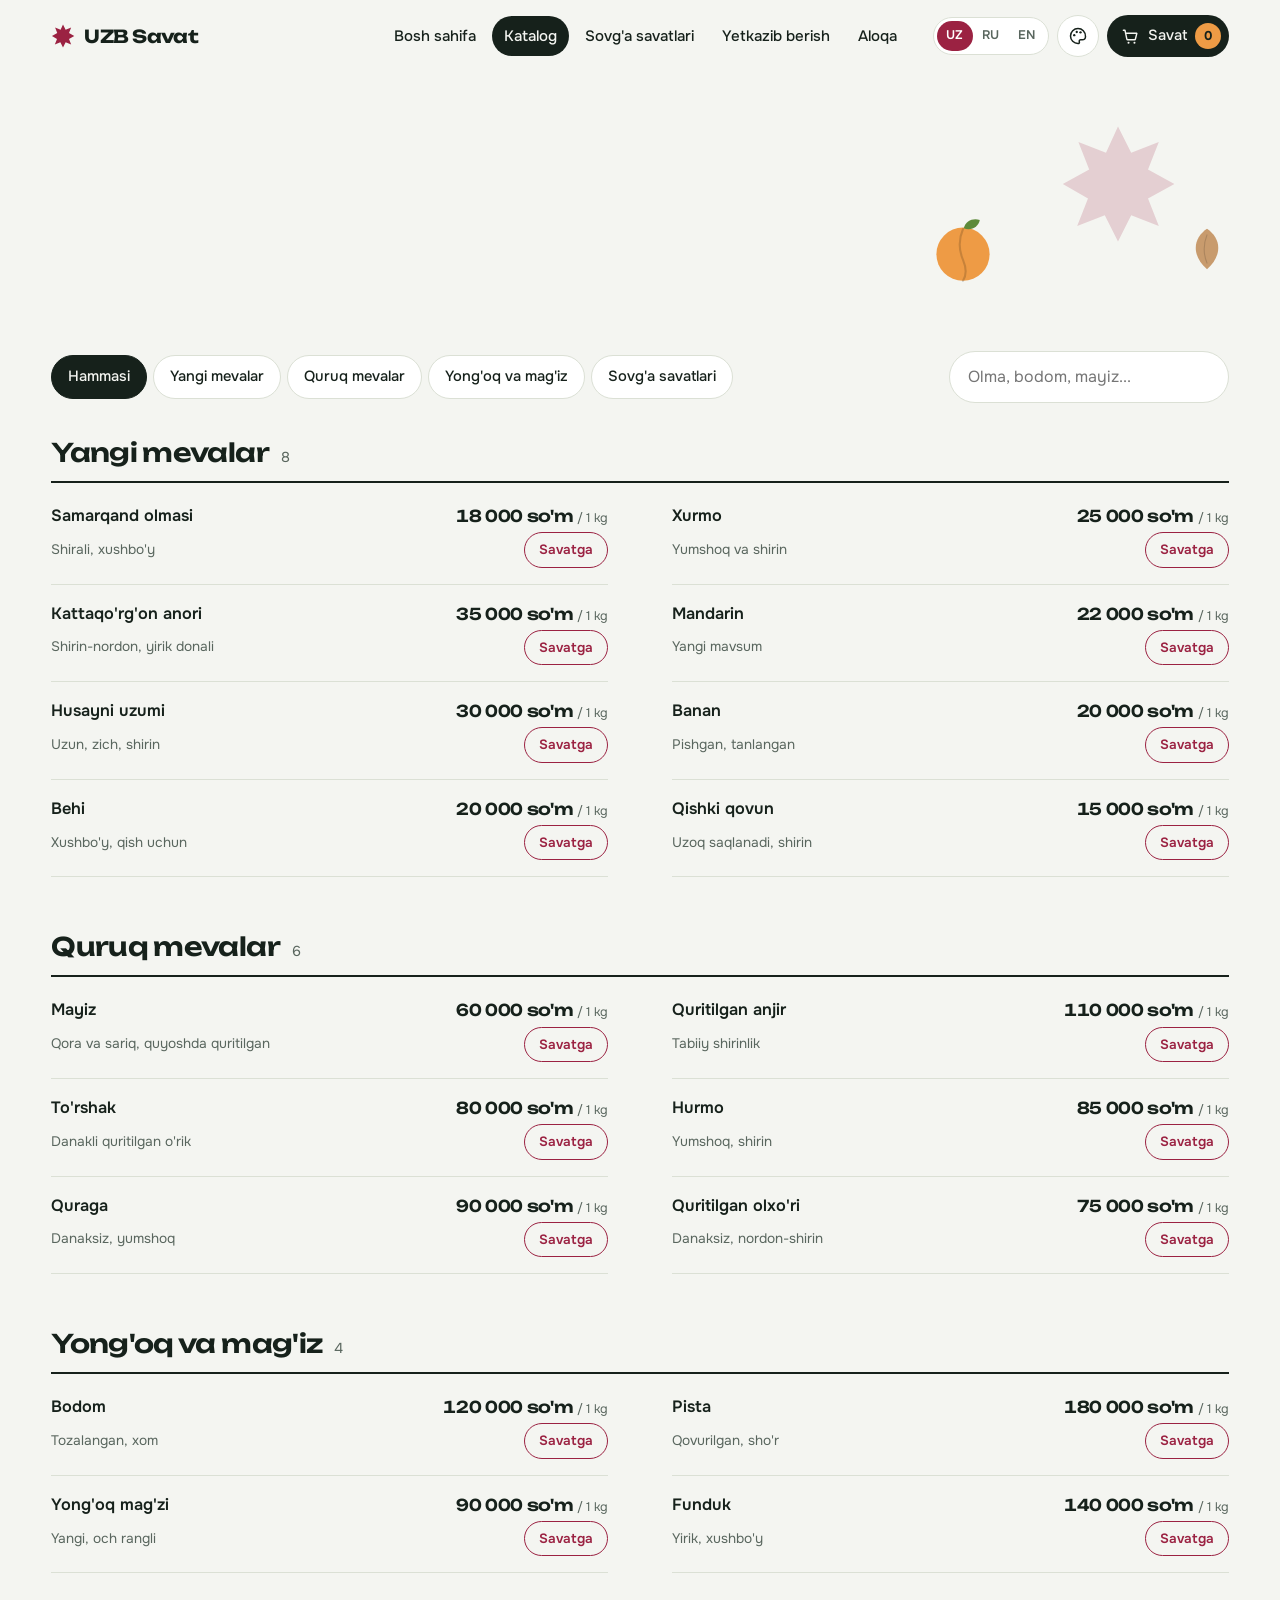
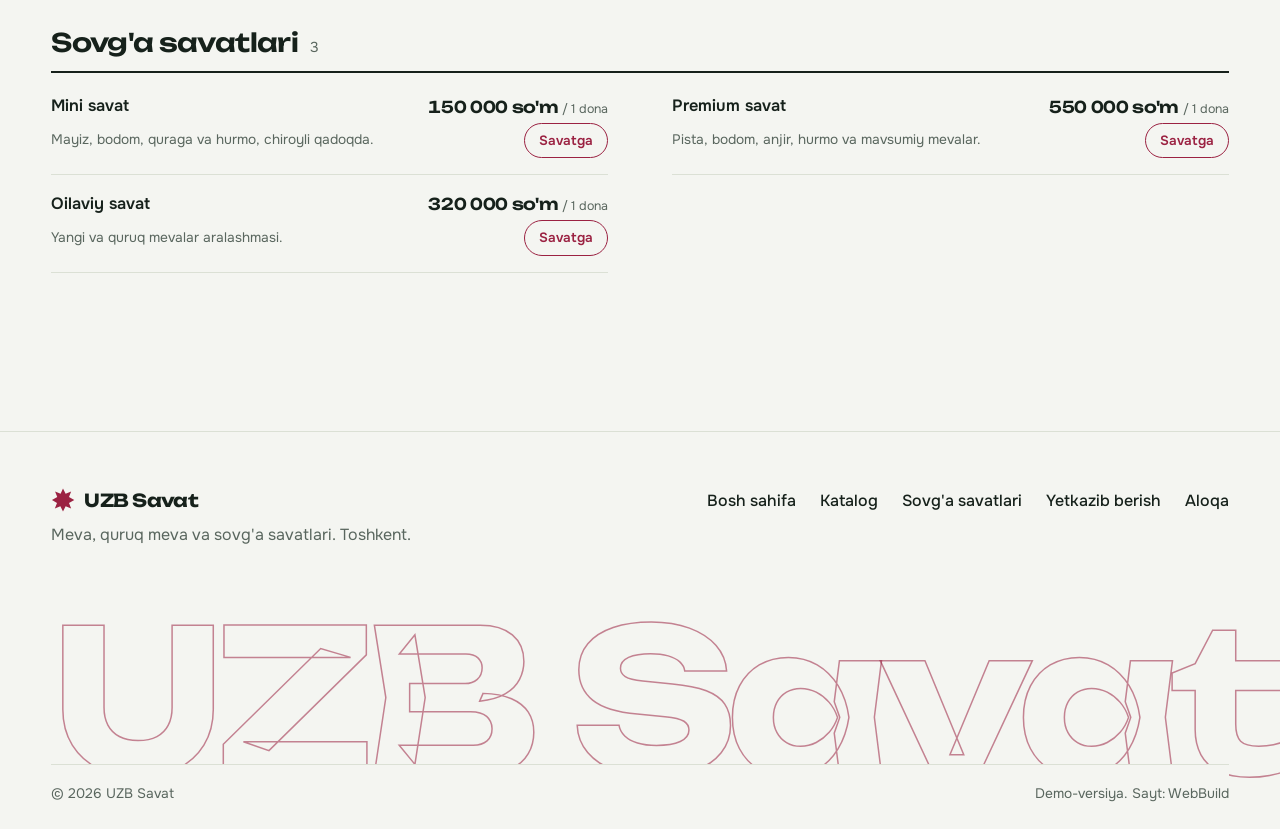
==== catalog.html @ 2103e97f "Multi-page redesign: uz/ru/en, dark mode, palettes, motion, photo slots Co-Authored-By: Claude Opus " ====
<!DOCTYPE html>
<html lang="uz" data-theme="light" data-palette="anor">
<head>
<meta charset="utf-8">
<meta name="viewport" content="width=device-width, initial-scale=1">
<title>Katalog va narxlar — UZB Savat</title>
<meta name="description" content="Toshkentda meva yetkazib berish: yangi va quruq mevalar, yong'oq, tayyor sovg'a savatlari. Narxlar oldindan ko'rinadi, buyurtma bir daqiqada.">
<meta property="og:title" content="Katalog va narxlar — UZB Savat">
<meta property="og:description" content="Toshkentda meva yetkazib berish: yangi va quruq mevalar, yong'oq, tayyor sovg'a savatlari. Narxlar oldindan ko'rinadi, buyurtma bir daqiqada.">
<meta property="og:type" content="website">
<meta name="theme-color" content="#16211b">
<script>
(function(){var d=document.documentElement;d.classList.add("js");try{var s=localStorage,th=s.getItem("us_theme");if(!th)th=matchMedia("(prefers-color-scheme: dark)").matches?"dark":"light";d.setAttribute("data-theme",th);d.setAttribute("data-palette",s.getItem("us_pal")||"anor");var l=s.getItem("us_lang");if(l==="ru"||l==="en")d.lang=l;if(!sessionStorage.getItem("us_splash")&&!matchMedia("(prefers-reduced-motion: reduce)").matches)d.classList.add("splash-on")}catch(e){}})();
</script>
<link rel="preconnect" href="https://fonts.googleapis.com">
<link rel="preconnect" href="https://fonts.gstatic.com" crossorigin>
<link href="https://fonts.googleapis.com/css2?family=Onest:wght@400;500;600&family=Unbounded:wght@500;600;700&display=swap" rel="stylesheet">
<link rel="stylesheet" href="css/style.css">

</head>
<body data-page="catalog">
<svg width="0" height="0" style="position:absolute" aria-hidden="true">
<symbol id="s-star" viewBox="0 0 100 100"><path fill="currentColor" d="M50 2l11 22 23-9-9 23 22 12-22 12 9 23-23-9-11 22-11-22-23 9 9-23L4 50l22-12-9-23 23 9z"/></symbol>
<symbol id="s-apricot" viewBox="0 0 100 100"><circle cx="50" cy="56" r="38" fill="currentColor"/><path d="M50 20c-6 14-6 30 0 44s5 22 0 30" fill="none" stroke="rgba(0,0,0,.16)" stroke-width="3" stroke-linecap="round"/><path d="M51 19c3-11 13-15 23-12-2 10-12 16-23 12z" fill="var(--leaf)"/></symbol>
<symbol id="s-almond" viewBox="0 0 100 100"><path fill="currentColor" d="M50 4c30 20 38 58 0 92C12 62 20 24 50 4z"/><path d="M50 18c-8 20-8 44 0 64" fill="none" stroke="rgba(0,0,0,.14)" stroke-width="2.5" stroke-linecap="round"/></symbol>
<symbol id="s-seed" viewBox="0 0 100 100"><path fill="currentColor" d="M50 6c22 18 34 38 34 56a34 34 0 0 1-68 0C16 44 28 24 50 6z"/><ellipse cx="38" cy="58" rx="7" ry="12" fill="rgba(255,255,255,.35)"/></symbol>
<symbol id="s-leaf" viewBox="0 0 100 100"><path fill="currentColor" d="M8 92C8 40 40 8 92 8c0 52-32 84-84 84z"/><path d="M14 86L78 22" stroke="rgba(0,0,0,.15)" stroke-width="3"/></symbol>
<symbol id="s-cart" viewBox="0 0 24 24"><path d="M3 4h2l2.4 11.2a1 1 0 0 0 1 .8h8.8a1 1 0 0 0 1-.8L20 8H6.2" fill="none" stroke="currentColor" stroke-width="1.8" stroke-linecap="round" stroke-linejoin="round"/><circle cx="9.5" cy="20" r="1.3" fill="currentColor"/><circle cx="17" cy="20" r="1.3" fill="currentColor"/></symbol>
<symbol id="s-sun" viewBox="0 0 24 24"><circle cx="12" cy="12" r="4.2" fill="none" stroke="currentColor" stroke-width="1.8"/><path d="M12 2v2.5M12 19.5V22M2 12h2.5M19.5 12H22M4.9 4.9l1.8 1.8M17.3 17.3l1.8 1.8M4.9 19.1l1.8-1.8M17.3 6.7l1.8-1.8" stroke="currentColor" stroke-width="1.8" stroke-linecap="round"/></symbol>
<symbol id="s-moon" viewBox="0 0 24 24"><path d="M20 14.5A8 8 0 0 1 9.5 4a8 8 0 1 0 10.5 10.5z" fill="none" stroke="currentColor" stroke-width="1.8" stroke-linejoin="round"/></symbol>
<symbol id="s-palette" viewBox="0 0 24 24"><path d="M12 3a9 9 0 1 0 0 18c1.4 0 2-1 1.6-2.1-.5-1.2.3-2.4 1.6-2.4H17a4 4 0 0 0 4-4C21 7 17 3 12 3z" fill="none" stroke="currentColor" stroke-width="1.8" stroke-linejoin="round"/><circle cx="7.5" cy="11" r="1.4" fill="currentColor"/><circle cx="10.5" cy="7.2" r="1.4" fill="currentColor"/><circle cx="15" cy="7.6" r="1.4" fill="currentColor"/></symbol>
<symbol id="s-close" viewBox="0 0 24 24"><path d="M5 5l14 14M19 5L5 19" stroke="currentColor" stroke-width="2" stroke-linecap="round"/></symbol>
</svg>
<div class="splash" aria-hidden="true"><div class="splash__in"><svg class="splash__star"><use href="#s-star"/></svg><div class="splash__word"><span style="--i:0">U</span><span style="--i:1">Z</span><span style="--i:2">B</span><span style="--i:3">&nbsp;</span><span style="--i:4">S</span><span style="--i:5">a</span><span style="--i:6">v</span><span style="--i:7">a</span><span style="--i:8">t</span></div><div class="splash__bar"><i></i></div></div></div>
<a class="skip" href="#main" data-i18n="skip">Asosiy qismga o'tish</a>
<header class="header" id="top">
  <div class="wrap header__in">
    <a class="logo" href="index.html"><svg aria-hidden="true"><use href="#s-star"/></svg><span>UZB Savat</span></a>
    <nav class="nav" id="nav"><a href="index.html" data-i18n="nav.home">Bosh sahifa</a><a href="catalog.html" aria-current="page" data-i18n="nav.catalog">Katalog</a><a href="gifts.html" data-i18n="nav.gifts">Sovg'a savatlari</a><a href="delivery.html" data-i18n="nav.delivery">Yetkazib berish</a><a href="contact.html" data-i18n="nav.contact">Aloqa</a></nav>
    <div class="htools">
      <div class="lang lang--head" role="group" aria-label="Til" data-i18n-aria="aria.lang"><button type="button" data-lang="uz" aria-pressed="true">UZ</button><button type="button" data-lang="ru" aria-pressed="false">RU</button><button type="button" data-lang="en" aria-pressed="false">EN</button></div>
      <div class="settings">
        <button class="ibtn" type="button" id="setBtn" aria-expanded="false" aria-controls="setPanel" aria-label="Ko'rinish sozlamalari" data-i18n-aria="aria.settings"><svg><use href="#s-palette"/></svg></button>
        <div class="panel" id="setPanel" hidden>
          <div class="lang lang--panel" role="group" aria-label="Til" data-i18n-aria="aria.lang"><button type="button" data-lang="uz" aria-pressed="true">UZ</button><button type="button" data-lang="ru" aria-pressed="false">RU</button><button type="button" data-lang="en" aria-pressed="false">EN</button></div>
          <p class="panel__h" data-i18n="set.title">Ko'rinish</p>
          <div class="seg" role="group">
            <button type="button" data-theme-set="light"><svg aria-hidden="true"><use href="#s-sun"/></svg><span data-i18n="set.light">Kunduzgi</span></button>
            <button type="button" data-theme-set="dark"><svg aria-hidden="true"><use href="#s-moon"/></svg><span data-i18n="set.dark">Tungi</span></button>
          </div>
          <p class="panel__h"><span data-i18n="set.palette">Rang</span>: <b id="palName">Anor</b></p>
          <div class="swatches"><button type="button" class="sw sw--anor" data-pal="anor" aria-label="Anor" data-i18n-aria="pal.anor"><i></i></button><button type="button" class="sw sw--pista" data-pal="pista" aria-label="Pista" data-i18n-aria="pal.pista"><i></i></button><button type="button" class="sw sw--orik" data-pal="orik" aria-label="O'rik" data-i18n-aria="pal.orik"><i></i></button><button type="button" class="sw sw--uzum" data-pal="uzum" aria-label="Uzum" data-i18n-aria="pal.uzum"><i></i></button><button type="button" class="sw sw--feruza" data-pal="feruza" aria-label="Feruza" data-i18n-aria="pal.feruza"><i></i></button></div>
        </div>
      </div>
      <button class="cart-btn" type="button" id="openCart" aria-label="Savatni ochish" data-i18n-aria="aria.cart"><svg aria-hidden="true"><use href="#s-cart"/></svg><span class="cart-btn__t" data-i18n="cart.btn">Savat</span><b id="cartCount">0</b></button>
      <button class="ibtn burger" type="button" id="burger" aria-expanded="false" aria-controls="nav" aria-label="Menyu" data-i18n-aria="aria.menu"><span></span><span></span></button>
    </div>
  </div>
</header>
<main id="main"><section class="phead"><div class="wrap">
  <h1 class="words" data-split data-i18n="catalog.title">Katalog va narxlar</h1>
  <p class="lead reveal" data-i18n="catalog.sub">Qo'ng'iroq qilish shart emas: tanlang, savatga qo'shing, buyurtma bering.</p>
</div><span class="phead__s phead__s1"><svg><use href="#s-star"/></svg></span><span class="phead__s phead__s2"><svg><use href="#s-apricot"/></svg></span><span class="phead__s phead__s3"><svg><use href="#s-almond"/></svg></span></section>
<section class="section section--flush"><div class="wrap">
  <div class="tools">
    <div class="tabs" id="tabs"></div>
    <label class="search"><span class="sr" data-i18n="search.label">Qidirish</span><input id="search" type="search" placeholder="Olma, bodom, mayiz..." data-i18n-ph="search.ph"></label>
  </div>
  <div id="list"></div>
  <div class="empty" id="empty" hidden><p data-i18n="empty">Hech narsa topilmadi. Boshqa so'z bilan qidirib ko'ring.</p><button class="btn btn--line" type="button" id="resetSearch" data-i18n="empty.reset">Qidiruvni tozalash</button></div>
</div></section>
</main>
<footer class="footer">
  <div class="wrap">
    <div class="footer__top">
      <div><a class="logo" href="index.html"><svg aria-hidden="true"><use href="#s-star"/></svg><span>UZB Savat</span></a><p class="footer__tag" data-i18n="foot.tag">Meva, quruq meva va sovg'a savatlari. Toshkent.</p></div>
      <nav class="footer__nav"><a href="index.html" data-i18n="nav.home">Bosh sahifa</a><a href="catalog.html" data-i18n="nav.catalog">Katalog</a><a href="gifts.html" data-i18n="nav.gifts">Sovg'a savatlari</a><a href="delivery.html" data-i18n="nav.delivery">Yetkazib berish</a><a href="contact.html" data-i18n="nav.contact">Aloqa</a></nav>
    </div>
    <div class="footer__big" aria-hidden="true">UZB Savat</div>
    <div class="footer__bottom"><span>&copy; <span id="year">2026</span> UZB Savat</span><span data-i18n="foot.demo">Demo-versiya. Sayt: WebBuild</span></div>
  </div>
</footer>

<div class="overlay" id="overlay" hidden></div>
<aside class="drawer" id="drawer" aria-hidden="true" aria-labelledby="cartTitle">
  <div class="drawer__head"><h2 id="cartTitle" data-i18n="cart.title">Savat</h2><button class="ibtn" type="button" id="closeCart" aria-label="Yopish" data-i18n-aria="aria.close"><svg><use href="#s-close"/></svg></button></div>
  <div class="drawer__scroll">
    <div id="cartItems"></div>
    <form class="order" id="orderForm" novalidate>
      <div class="totals">
        <div><span data-i18n="cart.sub">Mahsulotlar</span><b id="sub">0</b></div>
        <div><span data-i18n="cart.fee">Yetkazib berish</span><b id="fee">0</b></div>
        <div class="totals__sum"><span data-i18n="cart.total">Jami</span><b id="total">0</b></div>
      </div>
      <label class="field"><span data-i18n="form.name">Ismingiz</span><input name="name" required autocomplete="name"></label>
      <label class="field"><span data-i18n="form.phone">Telefon</span><input name="phone" type="tel" required autocomplete="tel" placeholder="+998 __ ___ __ __"></label>
      <label class="field"><span data-i18n="form.address">Manzil</span><input name="address" required autocomplete="street-address" placeholder="Tuman, ko'cha, uy" data-i18n-ph="form.address.ph"></label>
      <label class="field"><span data-i18n="form.time">Qulay vaqt</span><input name="time" placeholder="Masalan: bugun 18:00 dan keyin" data-i18n-ph="form.time.ph"></label>
      <label class="field"><span data-i18n="form.note">Izoh</span><textarea name="note" rows="2"></textarea></label>
      <button class="btn btn--block" type="submit" id="submitBtn" data-i18n="form.submit">Buyurtma berish</button>
      <p class="form-msg" id="formMsg" role="status"></p>
    </form>
  </div>
</aside>

<script src="js/config.js"></script>
<script src="js/i18n.js"></script>
<script src="data/products.js"></script>
<script src="js/app.js"></script>
</body>
</html>
---- css/style.css ----
/* ========== Tokens ========== */
:root{
  --f-d:"Unbounded",system-ui,sans-serif;--f-b:"Onest",system-ui,sans-serif;
  --r:16px;--r-s:10px;--ease:cubic-bezier(.2,.8,.2,1);--ease-io:cubic-bezier(.77,0,.18,1);
  --a:#9b2242;--a-dk:#ff8fa8;--b:#ee9b45;--leaf:#5d8a3a;
}
html[data-palette=anor]{--a:#9b2242;--a-dk:#ff8fa8;--b:#ee9b45}
html[data-palette=pista]{--a:#4a7624;--a-dk:#a9d86f;--b:#dcb43a}
html[data-palette=orik]{--a:#c25c16;--a-dk:#ffab66;--b:#2c6e68}
html[data-palette=uzum]{--a:#5a2b88;--a-dk:#c8a2ff;--b:#e26f9c}
html[data-palette=feruza]{--a:#0b737d;--a-dk:#63d5d7;--b:#ee974a}

html{
  --bg:#f4f5f1;--surface:#fff;--ink:#16211b;--mut:#59665e;--line:#dbe0d5;
  --accent:var(--a);--on-a:#fff;
  --soft:color-mix(in srgb,var(--a) 8%,var(--bg));
  --deep:color-mix(in srgb,var(--a) 20%,#0e1712);--on-deep:#eef1ea;--mut-deep:#b6c0b8;
  color-scheme:light
}
html[data-theme=dark]{
  --bg:#0d120f;--surface:#151c18;--ink:#ecefe8;--mut:#9ba69f;--line:#26302a;
  --accent:var(--a-dk);--on-a:#10150f;
  --soft:color-mix(in srgb,var(--a-dk) 9%,var(--bg));
  --deep:color-mix(in srgb,var(--a) 26%,#070b09);
  color-scheme:dark
}

/* ========== Base ========== */
*{box-sizing:border-box;margin:0;padding:0}
html{scroll-behavior:smooth;scroll-padding-top:84px}
body{font-family:var(--f-b);color:var(--ink);background:var(--bg);line-height:1.6;font-size:16px;-webkit-font-smoothing:antialiased;transition:background-color .5s var(--ease),color .5s var(--ease);overflow-x:hidden}
img{max-width:100%;display:block}
svg{display:block}
a{color:inherit}
button{font:inherit;color:inherit}
:focus-visible{outline:3px solid var(--b);outline-offset:3px;border-radius:6px}
.wrap{width:min(1200px,92%);margin:0 auto}
[hidden]{display:none!important}
.sr{position:absolute;width:1px;height:1px;overflow:hidden;clip:rect(0 0 0 0);white-space:nowrap}
.skip{position:absolute;left:-999px;top:10px;background:var(--ink);color:var(--bg);padding:10px 16px;border-radius:var(--r-s);z-index:120}.skip:focus{left:10px}
h1,h2,h3{font-family:var(--f-d);font-weight:600;line-height:1.12;letter-spacing:-.025em;text-wrap:balance}
h1{font-size:clamp(2rem,4.3vw,3.4rem)}
h2{font-size:clamp(1.55rem,2.9vw,2.4rem)}
h3{font-size:1.1rem;letter-spacing:-.01em}
.lead{font-size:clamp(1.02rem,1.3vw,1.15rem);color:var(--mut);max-width:34em;margin-top:18px}
@view-transition{navigation:auto}

/* ========== Buttons ========== */
.btn{display:inline-flex;align-items:center;justify-content:center;gap:8px;border:2px solid var(--accent);background:var(--accent);color:var(--on-a);font-weight:600;padding:13px 26px;border-radius:999px;cursor:pointer;text-decoration:none;transition:background-color .25s,color .25s,border-color .25s,transform .35s var(--ease);will-change:transform}
.btn:hover{background:color-mix(in srgb,var(--accent) 86%,var(--ink))}
.btn:disabled{opacity:.45;cursor:not-allowed}
.btn--line{background:transparent;color:var(--accent)}.btn--line:hover{background:var(--accent);color:var(--on-a)}
.btn--light{background:var(--on-a);border-color:var(--on-a);color:var(--accent)}.btn--light:hover{background:transparent;color:var(--on-a)}
.btn--block{width:100%}
.ibtn{width:42px;height:42px;display:grid;place-items:center;border-radius:50%;border:1px solid var(--line);background:var(--surface);cursor:pointer;transition:border-color .2s,transform .3s var(--ease)}
.ibtn:hover{border-color:var(--accent)}.ibtn svg{width:20px;height:20px}
.link{color:var(--accent);font-weight:600;text-decoration:none;background:linear-gradient(currentColor,currentColor) 0 100%/0 2px no-repeat;transition:background-size .35s var(--ease)}
.link:hover{background-size:100% 2px}

/* ========== Header ========== */
.header{position:sticky;top:0;z-index:40;background:color-mix(in srgb,var(--bg) 86%,transparent);backdrop-filter:blur(14px);-webkit-backdrop-filter:blur(14px);border-bottom:1px solid transparent;transition:border-color .3s,background-color .5s}
.header.scrolled{border-color:var(--line)}
.header__in{display:flex;align-items:center;gap:24px;height:72px}
.logo{display:flex;align-items:center;gap:9px;text-decoration:none;font:700 1.12rem var(--f-d);letter-spacing:-.03em;margin-right:auto;white-space:nowrap}
.logo svg{width:24px;height:24px;color:var(--accent);transition:transform .8s var(--ease)}
.logo:hover svg{transform:rotate(90deg)}
.nav{display:flex;gap:4px}
.nav a{text-decoration:none;font-weight:500;font-size:.94rem;padding:8px 12px;border-radius:999px;white-space:nowrap;transition:background-color .2s,color .2s}
.nav a:hover{background:var(--soft)}
.nav a[aria-current=page]{background:var(--ink);color:var(--bg)}
.htools{display:flex;align-items:center;gap:8px}
.lang{display:flex;border:1px solid var(--line);border-radius:999px;padding:3px;background:var(--surface)}
.lang button{border:0;background:none;font-size:.78rem;font-weight:600;width:36px;height:30px;border-radius:999px;cursor:pointer;color:var(--mut);transition:background-color .2s,color .2s}
.lang button[aria-pressed=true]{background:var(--accent);color:var(--on-a)}
.lang--panel{display:none}
.cart-btn{display:flex;align-items:center;gap:8px;height:42px;padding:0 8px 0 14px;border:0;border-radius:999px;background:var(--ink);color:var(--bg);cursor:pointer;font-weight:500;font-size:.92rem}
.cart-btn svg{width:19px;height:19px}
.cart-btn b{min-width:26px;height:26px;padding:0 7px;border-radius:13px;background:var(--b);color:#16211b;display:grid;place-items:center;font-size:.8rem}
.cart-btn.bump b{animation:bump .5s var(--ease)}
@keyframes bump{30%{transform:scale(1.45)}}
.burger{display:none;position:relative}
.burger span{position:absolute;left:12px;right:12px;height:2px;background:currentColor;border-radius:2px;transition:transform .3s var(--ease),top .3s var(--ease)}
.burger span:first-child{top:16px}.burger span:last-child{top:24px}
.burger[aria-expanded=true] span:first-child{top:20px;transform:rotate(45deg)}
.burger[aria-expanded=true] span:last-child{top:20px;transform:rotate(-45deg)}

/* settings panel */
.settings{position:relative}
.panel{position:absolute;right:0;top:calc(100% + 10px);width:270px;background:var(--surface);border:1px solid var(--line);border-radius:var(--r);padding:16px;box-shadow:0 20px 50px -20px rgba(0,0,0,.35);display:grid;gap:10px;transform-origin:top right;animation:pop .28s var(--ease)}
.panel[hidden]{display:none}
@keyframes pop{from{opacity:0;transform:scale(.94) translateY(-6px)}}
.panel__h{font-size:.82rem;color:var(--mut);font-weight:500}.panel__h b{color:var(--ink);font-weight:600}
.seg{display:grid;grid-template-columns:1fr 1fr;gap:4px;background:var(--soft);padding:4px;border-radius:12px}
.seg button{display:flex;align-items:center;justify-content:center;gap:6px;border:0;background:none;padding:8px;border-radius:9px;cursor:pointer;font-size:.88rem;font-weight:500;color:var(--mut)}
.seg svg{width:16px;height:16px}
.seg button[aria-pressed=true]{background:var(--surface);color:var(--ink);box-shadow:0 1px 3px rgba(0,0,0,.12)}
.swatches{display:flex;gap:10px}
.sw{width:38px;height:38px;border-radius:50%;border:2px solid transparent;background:none;cursor:pointer;padding:3px;transition:transform .25s var(--ease),border-color .2s}
.sw:hover{transform:scale(1.1)}.sw[aria-pressed=true]{border-color:var(--ink)}
.sw i{display:block;width:100%;height:100%;border-radius:50%}
.sw--anor i{background:linear-gradient(135deg,#9b2242 55%,#ee9b45 55%)}
.sw--pista i{background:linear-gradient(135deg,#4a7624 55%,#dcb43a 55%)}
.sw--orik i{background:linear-gradient(135deg,#c25c16 55%,#2c6e68 55%)}
.sw--uzum i{background:linear-gradient(135deg,#5a2b88 55%,#e26f9c 55%)}
.sw--feruza i{background:linear-gradient(135deg,#0b737d 55%,#ee974a 55%)}

/* ========== Splash ========== */
.splash{display:none}
.splash-on body{overflow:hidden}
.splash-on .splash{display:grid;position:fixed;inset:0;z-index:100;background:var(--deep);color:var(--on-deep);place-items:center;transition:transform 1s var(--ease-io)}
.splash::after{content:"";position:absolute;left:-15%;right:-15%;top:99%;height:22vh;background:inherit;border-radius:0 0 50% 50%}
.splash-go .splash{transform:translateY(calc(-100% - 24vh))}
.splash__in{display:grid;justify-items:center;gap:22px}
.splash__star{width:54px;height:54px;color:var(--b);animation:spin 1.6s var(--ease) both}
.splash__word{display:flex;overflow:hidden;font:700 clamp(2rem,7vw,4.2rem) var(--f-d);letter-spacing:-.04em;line-height:1.1;padding-bottom:.08em}
.splash__word span{display:inline-block;transform:translateY(110%);animation:up .8s var(--ease) both;animation-delay:calc(var(--i)*50ms + 150ms)}
.splash__bar{width:160px;height:2px;background:rgba(255,255,255,.16);overflow:hidden;border-radius:2px}
.splash__bar i{display:block;height:100%;background:var(--b);transform:scaleX(0);transform-origin:left;animation:grow 1s var(--ease) .25s both}
@keyframes up{to{transform:none}}
@keyframes grow{to{transform:scaleX(1)}}
@keyframes spin{from{transform:rotate(-180deg) scale(.3);opacity:0}to{transform:none;opacity:1}}

/* ========== Reveal & words ========== */
.js .reveal{opacity:0;transform:translateY(26px);transition:opacity .9s var(--ease),transform .9s var(--ease);transition-delay:var(--d,0ms)}
.js .reveal.in{opacity:1;transform:none}
.js .words:not(.is-split){visibility:hidden}
.w{display:inline-block;overflow:hidden;vertical-align:top;padding-bottom:.14em;margin-bottom:-.14em}
.w>i{display:inline-block;font-style:normal;transform:translateY(112%);transition:transform 1s var(--ease);transition-delay:calc(var(--i)*55ms)}
.words.in .w>i{transform:none}

/* ========== Photo slots ========== */
.ph{position:relative;overflow:hidden;margin:0;background:var(--soft);isolation:isolate;transform:translateZ(0)}
.ph--arch{border-radius:999px 999px var(--r) var(--r)}
.ph--round{border-radius:var(--r)}
.ph--circle{border-radius:50%;aspect-ratio:1}
.ph__empty{position:absolute;inset:0;display:grid;place-content:center;justify-items:center;gap:8px;text-align:center;padding:16px;color:color-mix(in srgb,var(--accent) 75%,var(--ink));border-radius:inherit;
  background-image:radial-gradient(color-mix(in srgb,var(--accent) 24%,transparent) 1.3px,transparent 1.7px);background-size:16px 16px;
  box-shadow:inset 0 0 0 1.5px color-mix(in srgb,var(--accent) 22%,transparent);transition:transform .8s var(--ease)}
.ph__empty svg{width:34px;height:34px;color:var(--b);animation:turn 18s linear infinite}
.ph__empty span{font-size:.86rem;font-weight:500;background:var(--surface);padding:4px 12px;border-radius:999px}
.ph img{position:absolute;inset:0;width:100%;height:100%;object-fit:cover;opacity:0;transition:opacity .7s,transform .8s var(--ease)}
.ph.has img{opacity:1}.ph.has .ph__empty{display:none}
@keyframes turn{to{transform:rotate(360deg)}}

/* ========== Hero ========== */
.hero{padding:clamp(28px,5vw,64px) 0 clamp(48px,6vw,88px);overflow:hidden}
.hero__in{display:grid;grid-template-columns:minmax(0,1.15fr) minmax(0,.85fr);gap:clamp(32px,5vw,80px);align-items:center}
.hero__cta{display:flex;gap:12px;flex-wrap:wrap;margin-top:30px}
.facts{display:flex;gap:clamp(20px,4vw,44px);margin-top:44px;flex-wrap:wrap}
.facts div{border-left:2px solid var(--b);padding-left:14px}
.facts dt{font:600 1.55rem var(--f-d);letter-spacing:-.03em;font-variant-numeric:tabular-nums}
.facts dd{font-size:.86rem;color:var(--mut)}
.stage{position:relative;width:100%;max-width:460px;justify-self:end;aspect-ratio:4/5}
.stage__ph{position:absolute;inset:0 8%}
.shape{position:absolute;display:block;width:var(--s);height:var(--s);color:var(--c);transition:transform .6s var(--ease);pointer-events:none;z-index:2}
.shape svg{width:100%;height:100%;animation:drift var(--t,7s) ease-in-out infinite;filter:drop-shadow(0 10px 14px rgba(0,0,0,.14))}
@keyframes drift{50%{transform:translateY(-14px) rotate(var(--rot,8deg))}}
.sh1{--s:96px;--c:var(--b);top:6%;left:-4%;--t:7s}
.sh2{--s:62px;--c:#c89b6d;top:30%;right:-2%;--rot:-14deg;--t:6s}
.sh3{--s:46px;--c:var(--accent);bottom:24%;left:2%;--rot:18deg;--t:5.5s}
.sh4{--s:70px;--c:var(--leaf);top:-2%;right:12%;--rot:-10deg;--t:8s}
.sh5{--s:34px;--c:var(--accent);bottom:6%;right:4%;--t:9s}
.badge{position:absolute;left:-6%;bottom:4%;width:128px;height:128px;border-radius:50%;background:var(--accent);color:var(--on-a);display:grid;place-items:center;z-index:3}
.badge__ring{position:absolute;inset:0;width:100%;height:100%;animation:turn 16s linear infinite}
.badge text{font:600 9.6px var(--f-b);letter-spacing:.02em;fill:currentColor;text-transform:uppercase}
.badge__star{width:30px;height:30px;color:var(--b)}

/* marquee */
.mq{overflow:hidden;border-block:1px solid var(--line);background:var(--surface);padding:18px 0}
.mq__track{display:flex;align-items:center;gap:28px;width:max-content;animation:mq 50s linear infinite}
.mq:hover .mq__track{animation-play-state:paused}
.mq__track span{font:500 clamp(1.1rem,2.2vw,1.6rem) var(--f-d);letter-spacing:-.02em;white-space:nowrap}
.mq__track svg{width:16px;height:16px;color:var(--b);flex:none}
@keyframes mq{to{transform:translateX(-50%)}}

/* ========== Sections ========== */
.section{padding:clamp(64px,8vw,110px) 0}
.section--flush{padding-top:clamp(32px,4vw,48px)}
.section--tint{background:var(--soft)}
.section--deep{background:var(--deep);color:var(--on-deep)}
.section--cta{padding-top:0}
.section--tint+.section--cta,.section--deep+.section--cta{padding-top:clamp(64px,8vw,110px)}
.head{margin-bottom:clamp(28px,4vw,48px)}
.head--row{display:flex;justify-content:space-between;align-items:end;gap:20px;flex-wrap:wrap}

/* page head */
.phead{position:relative;overflow:hidden;padding:clamp(40px,6vw,80px) 0 clamp(28px,4vw,48px)}
.phead h1{max-width:16em}
.phead__s{position:absolute;pointer-events:none}
.phead__s svg{width:100%;height:100%;animation:drift 8s ease-in-out infinite}
.phead__s1{width:120px;height:120px;right:8%;top:22%;color:color-mix(in srgb,var(--accent) 18%,transparent)}
.phead__s1 svg{animation:turn 30s linear infinite}
.phead__s2{width:70px;height:70px;right:22%;bottom:8%;color:var(--b)}
.phead__s3{width:44px;height:44px;right:4%;bottom:14%;color:#c89b6d;--rot:-16deg}

/* categories */
.cats{display:grid;grid-template-columns:repeat(4,1fr);gap:clamp(14px,2vw,24px);align-items:start}
.cat{text-decoration:none;display:grid;gap:14px}
.cat:nth-child(even){margin-top:56px}
.cat .ph{aspect-ratio:3/4}
.cat:hover .ph__empty,.cat:hover .ph img{transform:scale(1.05)}
.cat__t{display:grid;gap:2px}
.cat__t b{font:600 1.05rem var(--f-d);letter-spacing:-.02em;transition:color .2s}
.cat:hover .cat__t b{color:var(--accent)}
.cat__t small{color:var(--mut);font-size:.88rem}

/* price rows */
.rows{columns:2;column-gap:clamp(28px,5vw,64px)}
.row{break-inside:avoid;display:grid;grid-template-columns:1fr auto;gap:3px 16px;padding:16px 0;border-bottom:1px solid var(--line);align-items:center}
.row__n{font-weight:600;font-size:1.02rem}
.row__d{font-size:.86rem;color:var(--mut)}
.row__p{grid-column:2;grid-row:1;font:600 1.02rem var(--f-d);letter-spacing:-.02em;text-align:right;white-space:nowrap;font-variant-numeric:tabular-nums}
.row__p small{font:400 .78rem var(--f-b);color:var(--mut);letter-spacing:0}
.row__a{grid-column:2;grid-row:2;justify-self:end}
.add{border:1.5px solid var(--accent);background:none;color:var(--accent);font-weight:600;font-size:.84rem;padding:6px 14px;border-radius:999px;cursor:pointer;white-space:nowrap;transition:background-color .2s,color .2s}
.add:hover{background:var(--accent);color:var(--on-a)}
.qty{display:inline-flex;align-items:center;border-radius:999px;background:var(--ink);color:var(--bg);animation:pop .3s var(--ease)}
.qty button{width:32px;height:32px;border:0;background:none;cursor:pointer;font-size:1.05rem;border-radius:50%}
.qty button:hover{background:color-mix(in srgb,var(--bg) 18%,transparent)}
.qty b{min-width:24px;text-align:center;font-size:.88rem;font-variant-numeric:tabular-nums}

/* catalog tools */
.tools{display:flex;gap:16px;flex-wrap:wrap;justify-content:space-between;align-items:center;margin-bottom:36px}
.tabs{display:flex;gap:6px;flex-wrap:wrap}
.tab{border:1px solid var(--line);background:var(--surface);padding:9px 16px;border-radius:999px;font-size:.92rem;font-weight:500;cursor:pointer;transition:background-color .2s,color .2s,border-color .2s}
.tab:hover{border-color:var(--accent)}
.tab[aria-pressed=true]{background:var(--ink);color:var(--bg);border-color:var(--ink)}
.search input{padding:12px 18px;border:1px solid var(--line);border-radius:999px;width:280px;max-width:100%;font:inherit;background:var(--surface);color:var(--ink)}
.search input:focus{outline:2px solid var(--accent);outline-offset:1px}
.group{margin-bottom:56px}
.group__h{display:flex;align-items:baseline;gap:12px;padding-bottom:12px;border-bottom:2px solid var(--ink);margin-bottom:4px}
.group__h h2{font-size:clamp(1.3rem,2vw,1.6rem)}
.group__h span{color:var(--mut);font-size:.9rem}
.empty{display:grid;justify-items:start;gap:16px;padding:40px 0;color:var(--mut)}

/* steps */
.steps{list-style:none;counter-reset:s;display:grid;grid-template-columns:repeat(4,1fr);gap:clamp(20px,3vw,40px);position:relative}
.steps li{counter-increment:s;position:relative}
.steps li::before{content:counter(s);display:grid;place-items:center;width:52px;height:52px;border-radius:50%;background:var(--b);color:#16211b;font:600 1.15rem var(--f-d);margin-bottom:22px;position:relative;z-index:1}
.steps li:not(:last-child)::after{content:"";position:absolute;top:26px;left:64px;right:-12px;height:1px;background:color-mix(in srgb,var(--on-deep) 30%,transparent);transform:scaleX(0);transform-origin:left;transition:transform 1s var(--ease) .4s}
.steps li.in::after{transform:scaleX(1)}
.steps h3{font-size:1.12rem;margin-bottom:6px}
.steps p{color:var(--mut-deep);font-size:.95rem}

/* split */
.split{display:grid;grid-template-columns:1fr 1fr;gap:clamp(40px,6vw,96px);align-items:center}
.split__media{position:relative;padding-bottom:12%}
.split__a{width:74%;aspect-ratio:4/5}
.split__b{position:absolute;width:44%;right:0;bottom:0;border:8px solid var(--bg)}
.section--tint .split__b{border-color:var(--soft)}
.split--rev .split__media{order:2}
.split__text .btn{margin-top:30px}

/* CTA */
.cta{position:relative;overflow:hidden;border-radius:calc(var(--r)*2);background:var(--accent);color:var(--on-a);padding:clamp(32px,5vw,64px);display:flex;align-items:center;justify-content:space-between;gap:28px;flex-wrap:wrap}
.cta__t{position:relative;max-width:34em}
.cta__t p{opacity:.85;margin-top:10px}
.cta .btn{position:relative}
.cta__star{position:absolute;width:340px;height:340px;right:-80px;top:-110px;color:color-mix(in srgb,var(--on-a) 12%,transparent);animation:turn 40s linear infinite}

/* gifts */
.gifts{display:grid;grid-template-columns:repeat(3,1fr);gap:clamp(16px,2.4vw,28px)}
.gift{background:var(--surface);border:1px solid var(--line);border-radius:calc(var(--r) + 4px);padding:10px;display:flex;flex-direction:column;transition:transform .4s var(--ease),box-shadow .4s var(--ease);transform-style:preserve-3d}
.gift:hover{box-shadow:0 30px 60px -30px color-mix(in srgb,var(--accent) 55%,transparent)}
.gift .ph{aspect-ratio:1;border-radius:var(--r)}
.gift__b{padding:18px 10px 10px;display:flex;flex-direction:column;gap:8px;flex:1}
.gift__tag{align-self:start;font-size:.8rem;font-weight:600;color:var(--accent);background:var(--soft);padding:4px 12px;border-radius:999px}
.gift h3{font-size:1.3rem}.gift p{color:var(--mut);font-size:.93rem;flex:1}
.gift__f{display:flex;justify-content:space-between;align-items:center;gap:12px;margin-top:10px}
.gift__f b{font:600 1.15rem var(--f-d);letter-spacing:-.02em}
.gift .add{padding:9px 18px;font-size:.9rem}

/* delivery info */
.info{display:grid;grid-template-columns:repeat(3,1fr);gap:clamp(16px,2.4vw,28px)}
.info div{background:var(--surface);border:1px solid var(--line);border-radius:var(--r);padding:26px;border-top:4px solid var(--accent)}
.info dt{color:var(--mut);font-size:.88rem;font-weight:500}
.info dd{font:600 1.2rem var(--f-d);letter-spacing:-.02em;margin-top:6px}
.note{margin-top:24px;padding:18px 22px;border-radius:var(--r);background:var(--soft);border-left:4px solid var(--b);max-width:none}

/* faq */
.faq{display:grid;grid-template-columns:.8fr 1.2fr;gap:clamp(32px,5vw,72px);align-items:start}
details{border-bottom:1px solid var(--line)}
details:first-child{border-top:1px solid var(--line)}
summary{cursor:pointer;font-weight:600;font-size:1.04rem;list-style:none;display:flex;justify-content:space-between;align-items:center;gap:16px;padding:20px 0}
summary::-webkit-details-marker{display:none}
summary::after{content:"";flex:none;width:12px;height:12px;border-right:2px solid var(--accent);border-bottom:2px solid var(--accent);transform:rotate(45deg) translate(-3px,-3px);transition:transform .3s var(--ease)}
details[open] summary::after{transform:rotate(225deg)}
details p{color:var(--mut);padding-bottom:20px;max-width:38em;animation:pop .35s var(--ease)}

/* contact */
.contact{display:grid;grid-template-columns:1.1fr .9fr;gap:clamp(32px,5vw,80px);align-items:center}
.clist{list-style:none}
.clist li{display:flex;justify-content:space-between;align-items:baseline;gap:16px;padding:22px 0;border-bottom:1px solid var(--line)}
.clist li:first-child{border-top:1px solid var(--line)}
.clist span{color:var(--mut)}
.clist a,.clist b{font:600 clamp(1rem,1.8vw,1.3rem) var(--f-d);letter-spacing:-.02em;text-decoration:none}
.clist a{color:var(--accent)}.clist a:hover{text-decoration:underline}
.contact__ph{aspect-ratio:4/5;max-width:420px;width:100%;justify-self:end}

/* footer */
.footer{border-top:1px solid var(--line);padding-top:56px;overflow:hidden}
.footer__top{display:flex;justify-content:space-between;gap:32px;flex-wrap:wrap}
.footer__tag{color:var(--mut);margin-top:10px;max-width:24em}
.footer__nav{display:flex;flex-wrap:wrap;gap:8px 24px}
.footer__nav a{text-decoration:none;font-weight:500}.footer__nav a:hover{color:var(--accent)}
.footer__big{font:700 clamp(3.4rem,15.5vw,13rem) var(--f-d);letter-spacing:-.05em;line-height:.85;white-space:nowrap;margin:48px 0 0;color:transparent;-webkit-text-stroke:1.5px color-mix(in srgb,var(--accent) 55%,transparent);user-select:none;transform:translateY(12%)}
.footer__bottom{display:flex;justify-content:space-between;gap:12px;flex-wrap:wrap;padding:18px 0 24px;border-top:1px solid var(--line);color:var(--mut);font-size:.86rem;position:relative;background:var(--bg)}

/* ========== Drawer ========== */
.overlay{position:fixed;inset:0;background:rgba(8,12,10,.5);z-index:60;animation:fade .3s}
@keyframes fade{from{opacity:0}}
.drawer{position:fixed;top:0;right:0;height:100%;width:min(460px,100%);background:var(--bg);z-index:70;display:flex;flex-direction:column;transform:translateX(102%);visibility:hidden;transition:transform .45s var(--ease-io),visibility 0s .45s}
.drawer.open{transform:none;visibility:visible;transition:transform .45s var(--ease-io)}
.drawer__head{display:flex;justify-content:space-between;align-items:center;padding:18px 24px;border-bottom:1px solid var(--line)}
.drawer__head h2{font-size:1.4rem}
.drawer__scroll{flex:1;overflow:auto;padding:4px 24px 28px}
.ci{display:grid;grid-template-columns:1fr auto;gap:2px 14px;align-items:center;padding:16px 0;border-bottom:1px solid var(--line);animation:pop .3s var(--ease)}
.ci h3{font:600 .98rem var(--f-b);letter-spacing:0}
.ci small{color:var(--mut);font-variant-numeric:tabular-nums}
.ci .qty{grid-row:span 2}
.cart-empty{display:grid;gap:14px;justify-items:start;padding:36px 0;color:var(--mut)}
.order{display:grid;gap:12px;margin-top:20px}
.totals{display:grid;gap:4px;font-size:.94rem;margin-bottom:6px}
.totals div{display:flex;justify-content:space-between}
.totals b{font-variant-numeric:tabular-nums}
.totals__sum{font-size:1.15rem;border-top:1px solid var(--line);padding-top:10px;margin-top:4px}
.field{display:grid;gap:5px}
.field span{font-size:.84rem;font-weight:500;color:var(--mut)}
.field input,.field textarea{padding:12px 14px;border:1px solid var(--line);border-radius:var(--r-s);font:inherit;width:100%;background:var(--surface);color:var(--ink);resize:vertical}
.field input:focus,.field textarea:focus{outline:2px solid var(--accent);outline-offset:0;border-color:transparent}
.field .bad{border-color:#c2334d;background:color-mix(in srgb,#c2334d 7%,var(--surface))}
.form-msg{font-size:.9rem}.form-msg.ok{color:color-mix(in srgb,#2f8f57 80%,var(--ink))}.form-msg.err{color:#c2334d}
.fly{position:fixed;left:0;top:0;width:16px;height:16px;border-radius:50%;background:var(--accent);z-index:90;pointer-events:none;box-shadow:0 0 0 4px color-mix(in srgb,var(--accent) 25%,transparent)}

/* ========== Responsive ========== */
@media (max-width:1100px){
  .burger{display:grid}
  .nav{position:absolute;top:72px;left:0;right:0;flex-direction:column;gap:2px;padding:12px 4% 20px;background:var(--bg);border-bottom:1px solid var(--line);display:none}
  .nav.open{display:flex;animation:pop .3s var(--ease)}
  .nav a{padding:12px 14px;font-size:1.05rem}
}
@media (max-width:900px){
  .hero__in,.split,.faq,.contact{grid-template-columns:1fr}
  .stage{justify-self:center;max-width:360px;margin-top:8px}
  .cats{grid-template-columns:repeat(2,1fr)}
  .steps{grid-template-columns:repeat(2,1fr)}.steps li::after{display:none}
  .rows{columns:1}
  .gifts{grid-template-columns:repeat(2,1fr)}
  .info{grid-template-columns:1fr}
  .split--rev .split__media{order:0}
  .contact__ph{justify-self:start}
}
@media (max-width:600px){
  .lang--head,.cart-btn__t{display:none}
  .lang--panel{display:flex;justify-self:start}
  .header__in{gap:10px}
  .htools{gap:6px}
  .cats{gap:14px}.cat:nth-child(even){margin-top:28px}
  .gifts{grid-template-columns:1fr}
  .steps{grid-template-columns:1fr}
  .badge{width:104px;height:104px;left:-2%}
  .badge text{font-size:9.4px}
  .sh1{--s:70px}.sh4{--s:52px}
  .search,.search input{width:100%}
  .cta{flex-direction:column;align-items:flex-start}
  .phead__s1{width:80px;height:80px;top:8%;right:4%}
  .phead__s2,.phead__s3{display:none}
}
@media (prefers-reduced-motion:reduce){
  *,*::before,*::after{animation:none!important;transition:none!important;scroll-behavior:auto!important}
  .js .reveal{opacity:1;transform:none}
  .w>i{transform:none}
  .splash{display:none!important}
}
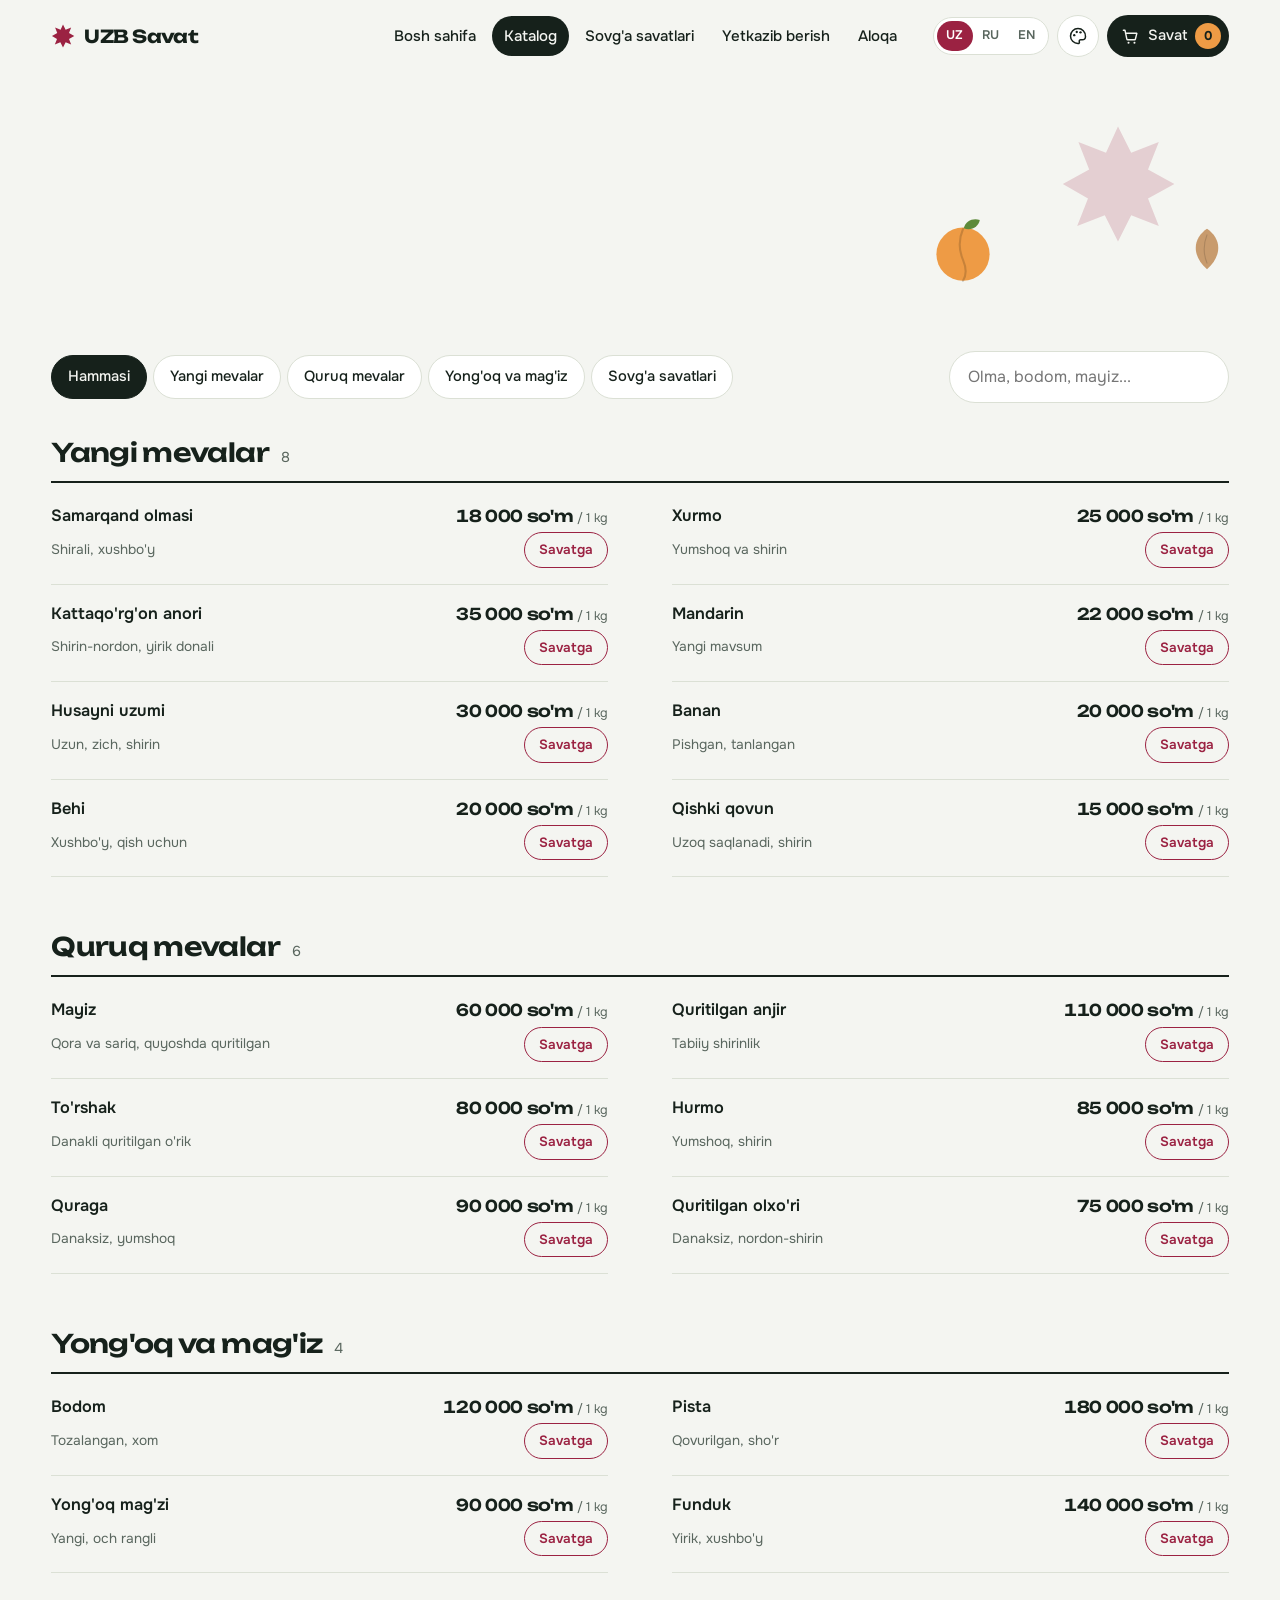
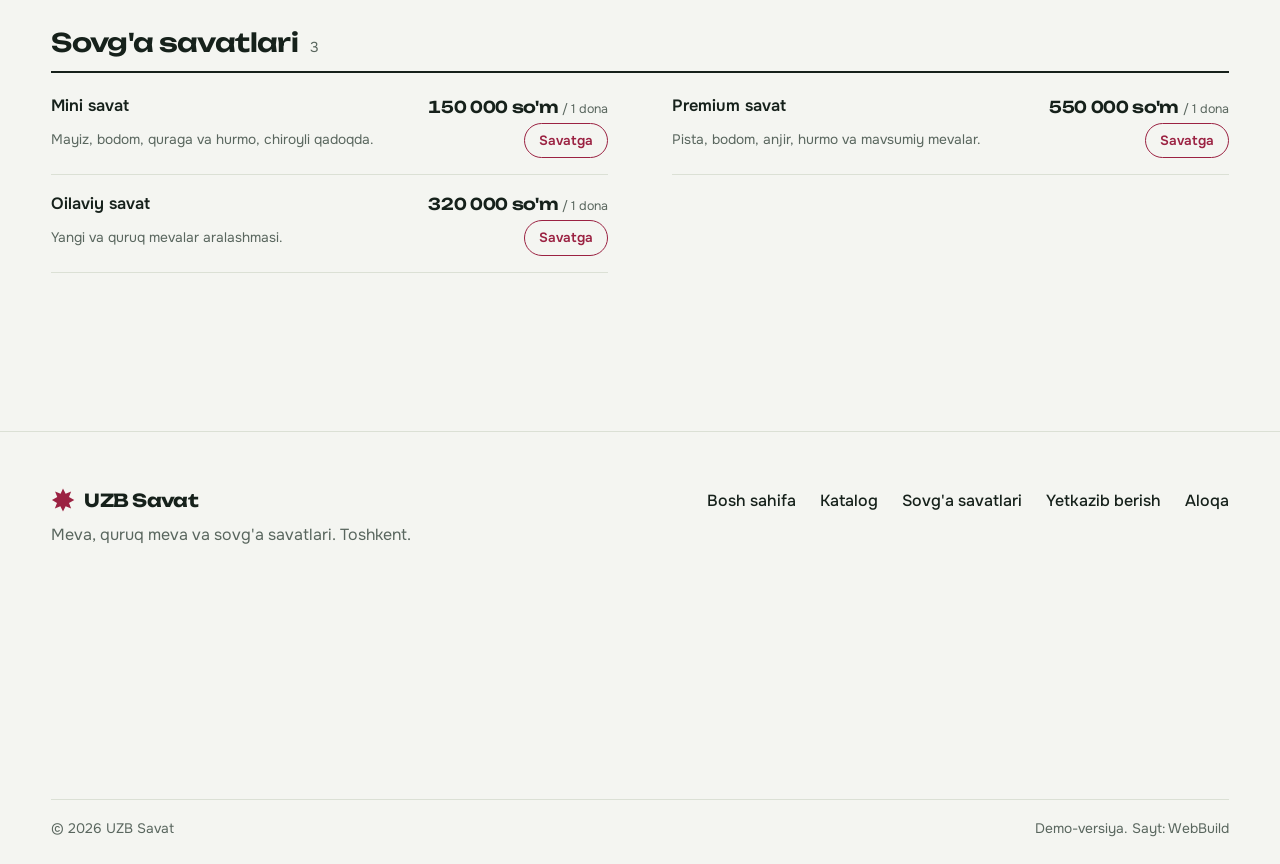
==== commit 03bd6d14: "Footer wordmark: solid fill, exact width fit, letter rise + hover Co-Authored-By: Claude Opus 5.5 <n" ====
--- a/catalog.html
+++ b/catalog.html
@@ -76,7 +76,7 @@
       <div><a class="logo" href="index.html"><svg aria-hidden="true"><use href="#s-star"/></svg><span>UZB Savat</span></a><p class="footer__tag" data-i18n="foot.tag">Meva, quruq meva va sovg'a savatlari. Toshkent.</p></div>
       <nav class="footer__nav"><a href="index.html" data-i18n="nav.home">Bosh sahifa</a><a href="catalog.html" data-i18n="nav.catalog">Katalog</a><a href="gifts.html" data-i18n="nav.gifts">Sovg'a savatlari</a><a href="delivery.html" data-i18n="nav.delivery">Yetkazib berish</a><a href="contact.html" data-i18n="nav.contact">Aloqa</a></nav>
     </div>
-    <div class="footer__big" aria-hidden="true">UZB Savat</div>
+    <div class="footer__big" id="bigword" aria-hidden="true"><span style="--i:0">U</span><span style="--i:1">Z</span><span style="--i:2">B</span><span class="sp"></span><span style="--i:4">S</span><span style="--i:5">a</span><span style="--i:6">v</span><span style="--i:7">a</span><span style="--i:8">t</span></div>
     <div class="footer__bottom"><span>&copy; <span id="year">2026</span> UZB Savat</span><span data-i18n="foot.demo">Demo-versiya. Sayt: WebBuild</span></div>
   </div>
 </footer>
--- a/css/style.css
+++ b/css/style.css
@@ -303,7 +303,11 @@
 .footer__tag{color:var(--mut);margin-top:10px;max-width:24em}
 .footer__nav{display:flex;flex-wrap:wrap;gap:8px 24px}
 .footer__nav a{text-decoration:none;font-weight:500}.footer__nav a:hover{color:var(--accent)}
-.footer__big{font:700 clamp(3.4rem,15.5vw,13rem) var(--f-d);letter-spacing:-.05em;line-height:.85;white-space:nowrap;margin:48px 0 0;color:transparent;-webkit-text-stroke:1.5px color-mix(in srgb,var(--accent) 55%,transparent);user-select:none;transform:translateY(12%)}
+.footer__big{display:flex;justify-content:space-between;align-items:flex-end;font:700 10rem/1 var(--f-d);letter-spacing:-.04em;white-space:nowrap;margin:56px 0 0;padding-top:.08em;overflow:hidden;user-select:none;color:var(--accent)}
+.footer__big span{display:inline-block;transform:translateY(105%);transition:transform .9s var(--ease),color .3s;transition-delay:calc(var(--i)*45ms)}
+.footer__big.in span{transform:none}
+.footer__big.in span:hover{transform:translateY(-10%) rotate(-4deg);color:var(--b);transition-delay:0s;transition-duration:.35s}
+.footer__big .sp{width:.28em}
 .footer__bottom{display:flex;justify-content:space-between;gap:12px;flex-wrap:wrap;padding:18px 0 24px;border-top:1px solid var(--line);color:var(--mut);font-size:.86rem;position:relative;background:var(--bg)}
 
 /* ========== Drawer ========== */
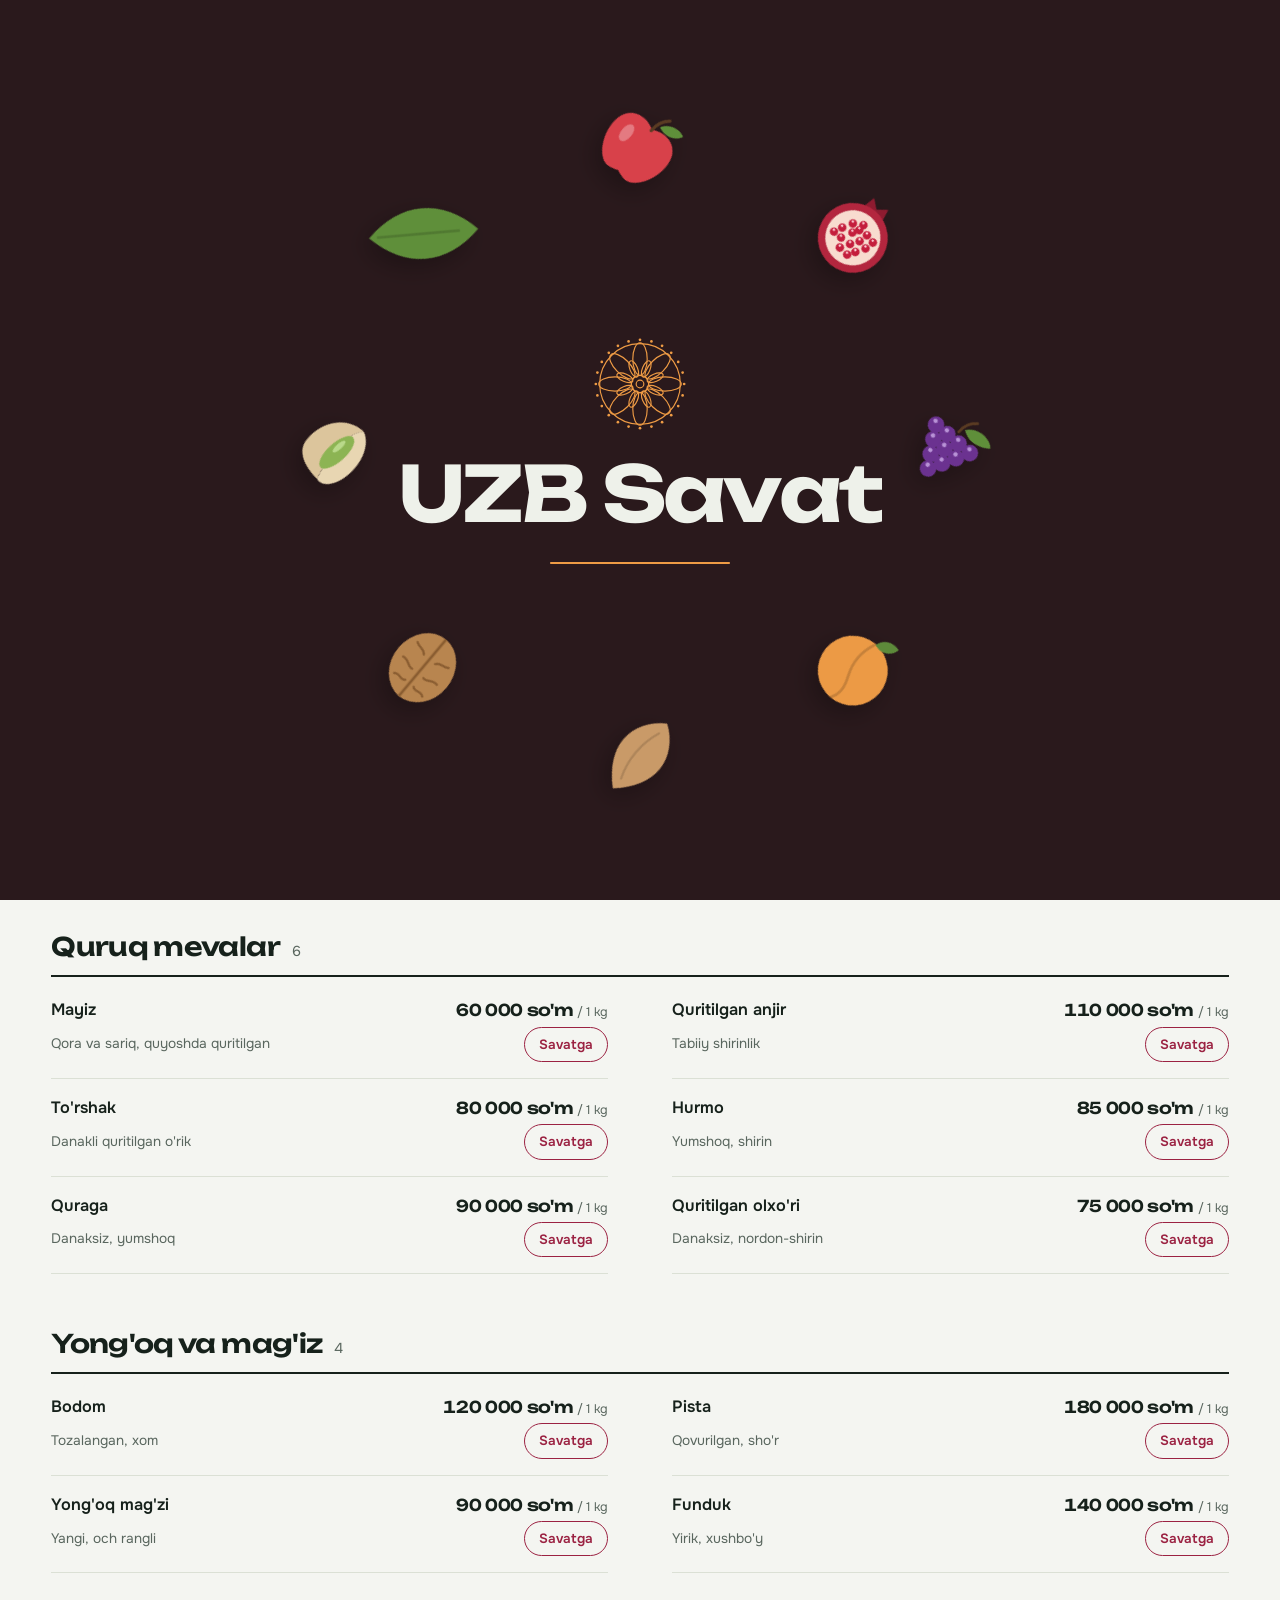
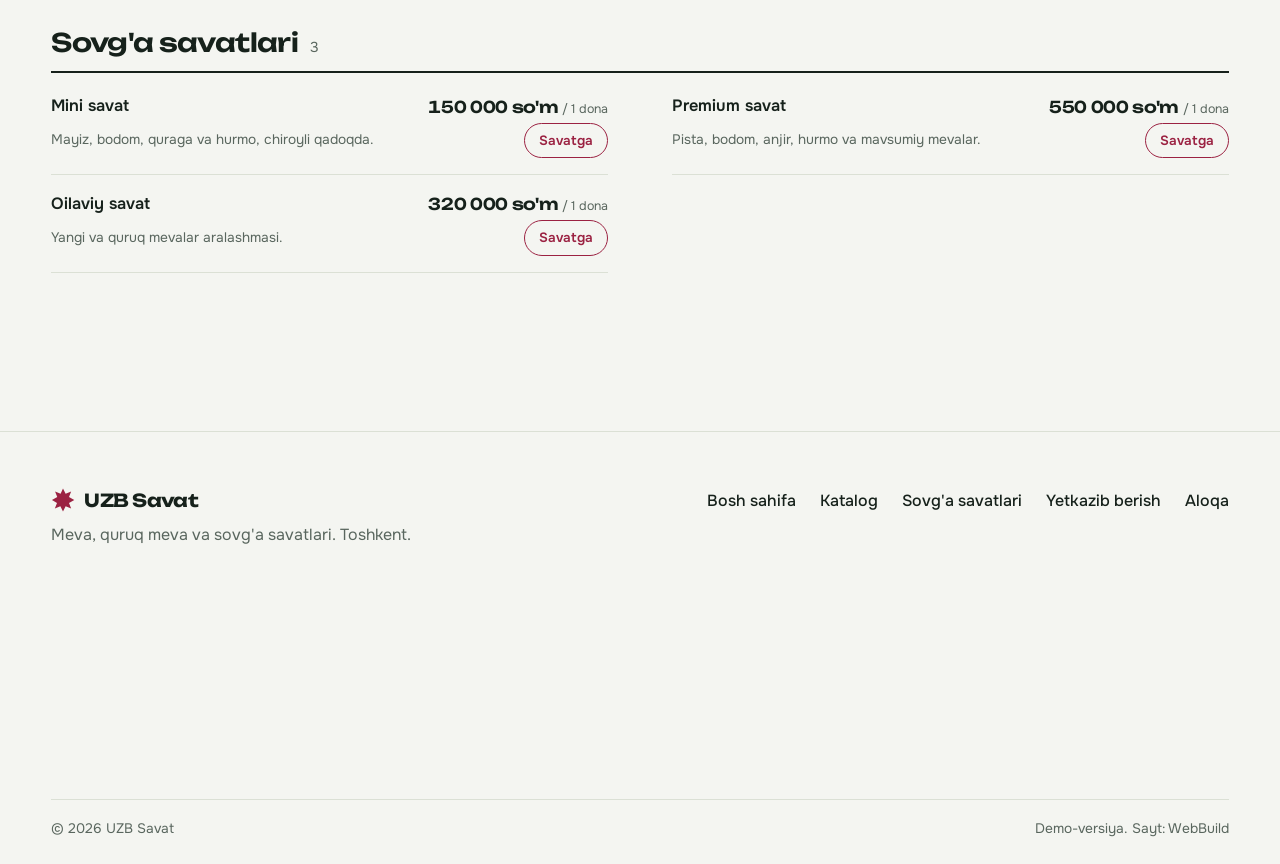
==== commit 0a5a2c78: "Motion & visual overhaul: layered intro, illustrated slots, Uzbek ornament emblems, direction-aware " ====
--- a/catalog.html
+++ b/catalog.html
@@ -30,8 +30,24 @@
 <symbol id="s-moon" viewBox="0 0 24 24"><path d="M20 14.5A8 8 0 0 1 9.5 4a8 8 0 1 0 10.5 10.5z" fill="none" stroke="currentColor" stroke-width="1.8" stroke-linejoin="round"/></symbol>
 <symbol id="s-palette" viewBox="0 0 24 24"><path d="M12 3a9 9 0 1 0 0 18c1.4 0 2-1 1.6-2.1-.5-1.2.3-2.4 1.6-2.4H17a4 4 0 0 0 4-4C21 7 17 3 12 3z" fill="none" stroke="currentColor" stroke-width="1.8" stroke-linejoin="round"/><circle cx="7.5" cy="11" r="1.4" fill="currentColor"/><circle cx="10.5" cy="7.2" r="1.4" fill="currentColor"/><circle cx="15" cy="7.6" r="1.4" fill="currentColor"/></symbol>
 <symbol id="s-close" viewBox="0 0 24 24"><path d="M5 5l14 14M19 5L5 19" stroke="currentColor" stroke-width="2" stroke-linecap="round"/></symbol>
+<symbol id="s-apple" viewBox="0 0 100 100"><path fill="#d8414a" d="M50 30c-8-6-26-8-34 6-9 16 0 44 14 52 7 4 13 2 20-1 7 3 13 5 20 1 14-8 23-36 14-52-8-14-26-12-34-6z"/><path d="M50 31c0-9 3-16 9-21" stroke="#5a3b22" stroke-width="3.5" fill="none" stroke-linecap="round"/><path fill="#5f8f3a" d="M55 22c6-10 18-12 26-8-4 9-16 13-26 8z"/><ellipse cx="31" cy="50" rx="6" ry="11" fill="rgba(255,255,255,.3)"/></symbol>
+<symbol id="s-pom" viewBox="0 0 100 100"><path fill="#8e1b30" d="M37 22l3-14 10 8 10-8 3 14z"/><circle cx="50" cy="56" r="38" fill="#b3263e"/><circle cx="50" cy="56" r="30" fill="#f8dccf"/><circle cx="50" cy="38" r="4.6" fill="#c41d3c"/><circle cx="48.6" cy="36.4" r="1.3" fill="#ffd2da"/><circle cx="40" cy="44" r="4.6" fill="#c41d3c"/><circle cx="38.6" cy="42.4" r="1.3" fill="#ffd2da"/><circle cx="60" cy="44" r="4.6" fill="#c41d3c"/><circle cx="58.6" cy="42.4" r="1.3" fill="#ffd2da"/><circle cx="34" cy="55" r="4.6" fill="#c41d3c"/><circle cx="32.6" cy="53.4" r="1.3" fill="#ffd2da"/><circle cx="46" cy="52" r="4.6" fill="#c41d3c"/><circle cx="44.6" cy="50.4" r="1.3" fill="#ffd2da"/><circle cx="58" cy="54" r="4.6" fill="#c41d3c"/><circle cx="56.6" cy="52.4" r="1.3" fill="#ffd2da"/><circle cx="68" cy="56" r="4.6" fill="#c41d3c"/><circle cx="66.6" cy="54.4" r="1.3" fill="#ffd2da"/><circle cx="40" cy="64" r="4.6" fill="#c41d3c"/><circle cx="38.6" cy="62.4" r="1.3" fill="#ffd2da"/><circle cx="52" cy="63" r="4.6" fill="#c41d3c"/><circle cx="50.6" cy="61.4" r="1.3" fill="#ffd2da"/><circle cx="62" cy="66" r="4.6" fill="#c41d3c"/><circle cx="60.6" cy="64.4" r="1.3" fill="#ffd2da"/><circle cx="46" cy="73" r="4.6" fill="#c41d3c"/><circle cx="44.6" cy="71.4" r="1.3" fill="#ffd2da"/><circle cx="57" cy="74" r="4.6" fill="#c41d3c"/><circle cx="55.6" cy="72.4" r="1.3" fill="#ffd2da"/><circle cx="50" cy="45" r="4.6" fill="#c41d3c"/><circle cx="48.6" cy="43.4" r="1.3" fill="#ffd2da"/><circle cx="30" cy="64" r="4.6" fill="#c41d3c"/><circle cx="28.6" cy="62.4" r="1.3" fill="#ffd2da"/><circle cx="70" cy="46" r="4.6" fill="#c41d3c"/><circle cx="68.6" cy="44.4" r="1.3" fill="#ffd2da"/></symbol>
+<symbol id="s-grape" viewBox="0 0 100 100"><path d="M48 26C48 16 52 10 58 6" stroke="#5a3b22" stroke-width="3" fill="none" stroke-linecap="round"/><path fill="#5f8f3a" d="M52 20c10-12 28-10 34-2-10 8-24 10-34 2z"/><circle cx="24" cy="36" r="9" fill="#6b3290"/><circle cx="21" cy="33" r="2.4" fill="#b892d6"/><circle cx="40" cy="36" r="9" fill="#6b3290"/><circle cx="37" cy="33" r="2.4" fill="#b892d6"/><circle cx="56" cy="36" r="9" fill="#6b3290"/><circle cx="53" cy="33" r="2.4" fill="#b892d6"/><circle cx="72" cy="36" r="9" fill="#6b3290"/><circle cx="69" cy="33" r="2.4" fill="#b892d6"/><circle cx="32" cy="50" r="9" fill="#6b3290"/><circle cx="29" cy="47" r="2.4" fill="#b892d6"/><circle cx="48" cy="50" r="9" fill="#6b3290"/><circle cx="45" cy="47" r="2.4" fill="#b892d6"/><circle cx="64" cy="50" r="9" fill="#6b3290"/><circle cx="61" cy="47" r="2.4" fill="#b892d6"/><circle cx="40" cy="64" r="9" fill="#6b3290"/><circle cx="37" cy="61" r="2.4" fill="#b892d6"/><circle cx="56" cy="64" r="9" fill="#6b3290"/><circle cx="53" cy="61" r="2.4" fill="#b892d6"/><circle cx="48" cy="78" r="9" fill="#6b3290"/><circle cx="45" cy="75" r="2.4" fill="#b892d6"/></symbol>
+<symbol id="s-walnut" viewBox="0 0 100 100"><ellipse cx="50" cy="52" rx="34" ry="40" fill="#b8854f"/><path d="M50 12v80" stroke="#8a5d31" stroke-width="3"/><path d="M28 34c6 4 10 0 14 6M26 56c8-2 10 6 16 4M30 76c6-4 10 2 14-2M72 34c-6 4-10 0-14 6M74 56c-8-2-10 6-16 4M70 76c-6-4-10 2-14-2" stroke="#8a5d31" stroke-width="2.5" fill="none" stroke-linecap="round"/></symbol>
+<symbol id="s-pista" viewBox="0 0 100 100"><path fill="#dcc59c" d="M20 60C20 30 42 12 62 14c-12 10-14 40-6 72C36 84 20 76 20 60z"/><path fill="#e8d6b2" d="M80 50c0 26-14 40-24 36-8-32-6-62 6-72 10 4 18 18 18 36z"/><ellipse cx="54" cy="50" rx="10" ry="24" fill="#8cb453" transform="rotate(8 54 50)"/><ellipse cx="51" cy="44" rx="3" ry="9" fill="#b9d98a" transform="rotate(8 54 50)"/></symbol>
+<symbol id="s-basket" viewBox="0 0 100 100"><path d="M20 52C20 20 80 20 80 52" fill="none" stroke="#8a5530" stroke-width="5" stroke-linecap="round"/><path fill="#b7794a" d="M10 50h80l-10 44H20z"/><path d="M18 52 L24.0 92" stroke="rgba(0,0,0,.18)" stroke-width="2"/><path d="M26 52 L30.6 92" stroke="rgba(0,0,0,.18)" stroke-width="2"/><path d="M34 52 L37.2 92" stroke="rgba(0,0,0,.18)" stroke-width="2"/><path d="M42 52 L43.8 92" stroke="rgba(0,0,0,.18)" stroke-width="2"/><path d="M50 52 L50.4 92" stroke="rgba(0,0,0,.18)" stroke-width="2"/><path d="M58 52 L57.0 92" stroke="rgba(0,0,0,.18)" stroke-width="2"/><path d="M66 52 L63.599999999999994 92" stroke="rgba(0,0,0,.18)" stroke-width="2"/><path d="M74 52 L70.19999999999999 92" stroke="rgba(0,0,0,.18)" stroke-width="2"/><path d="M82 52 L76.8 92" stroke="rgba(0,0,0,.18)" stroke-width="2"/><path d="M14 64h72M17 78h66" stroke="rgba(0,0,0,.16)" stroke-width="2.5"/><rect x="8" y="46" width="84" height="9" rx="4.5" fill="#9a6036"/></symbol>
+<symbol id="s-rosette" viewBox="0 0 100 100"><g fill="none" stroke="currentColor" stroke-width="1.2"><ellipse cx="50" cy="24" rx="7.5" ry="17" transform="rotate(0 50 50)"/><ellipse cx="50" cy="24" rx="7.5" ry="17" transform="rotate(45 50 50)"/><ellipse cx="50" cy="24" rx="7.5" ry="17" transform="rotate(90 50 50)"/><ellipse cx="50" cy="24" rx="7.5" ry="17" transform="rotate(135 50 50)"/><ellipse cx="50" cy="24" rx="7.5" ry="17" transform="rotate(180 50 50)"/><ellipse cx="50" cy="24" rx="7.5" ry="17" transform="rotate(225 50 50)"/><ellipse cx="50" cy="24" rx="7.5" ry="17" transform="rotate(270 50 50)"/><ellipse cx="50" cy="24" rx="7.5" ry="17" transform="rotate(315 50 50)"/><ellipse cx="50" cy="33" rx="4" ry="9" transform="rotate(22.5 50 50)"/><ellipse cx="50" cy="33" rx="4" ry="9" transform="rotate(67.5 50 50)"/><ellipse cx="50" cy="33" rx="4" ry="9" transform="rotate(112.5 50 50)"/><ellipse cx="50" cy="33" rx="4" ry="9" transform="rotate(157.5 50 50)"/><ellipse cx="50" cy="33" rx="4" ry="9" transform="rotate(202.5 50 50)"/><ellipse cx="50" cy="33" rx="4" ry="9" transform="rotate(247.5 50 50)"/><ellipse cx="50" cy="33" rx="4" ry="9" transform="rotate(292.5 50 50)"/><ellipse cx="50" cy="33" rx="4" ry="9" transform="rotate(337.5 50 50)"/><circle cx="50" cy="50" r="9"/><circle cx="50" cy="50" r="4"/><circle cx="50" cy="50" r="42"/><circle cx="96.0" cy="50.0" r="1.4" fill="currentColor" stroke="none"/><circle cx="94.4" cy="61.9" r="1.4" fill="currentColor" stroke="none"/><circle cx="89.8" cy="73.0" r="1.4" fill="currentColor" stroke="none"/><circle cx="82.5" cy="82.5" r="1.4" fill="currentColor" stroke="none"/><circle cx="73.0" cy="89.8" r="1.4" fill="currentColor" stroke="none"/><circle cx="61.9" cy="94.4" r="1.4" fill="currentColor" stroke="none"/><circle cx="50.0" cy="96.0" r="1.4" fill="currentColor" stroke="none"/><circle cx="38.1" cy="94.4" r="1.4" fill="currentColor" stroke="none"/><circle cx="27.0" cy="89.8" r="1.4" fill="currentColor" stroke="none"/><circle cx="17.5" cy="82.5" r="1.4" fill="currentColor" stroke="none"/><circle cx="10.2" cy="73.0" r="1.4" fill="currentColor" stroke="none"/><circle cx="5.6" cy="61.9" r="1.4" fill="currentColor" stroke="none"/><circle cx="4.0" cy="50.0" r="1.4" fill="currentColor" stroke="none"/><circle cx="5.6" cy="38.1" r="1.4" fill="currentColor" stroke="none"/><circle cx="10.2" cy="27.0" r="1.4" fill="currentColor" stroke="none"/><circle cx="17.5" cy="17.5" r="1.4" fill="currentColor" stroke="none"/><circle cx="27.0" cy="10.2" r="1.4" fill="currentColor" stroke="none"/><circle cx="38.1" cy="5.6" r="1.4" fill="currentColor" stroke="none"/><circle cx="50.0" cy="4.0" r="1.4" fill="currentColor" stroke="none"/><circle cx="61.9" cy="5.6" r="1.4" fill="currentColor" stroke="none"/><circle cx="73.0" cy="10.2" r="1.4" fill="currentColor" stroke="none"/><circle cx="82.5" cy="17.5" r="1.4" fill="currentColor" stroke="none"/><circle cx="89.8" cy="27.0" r="1.4" fill="currentColor" stroke="none"/><circle cx="94.4" cy="38.1" r="1.4" fill="currentColor" stroke="none"/></g></symbol>
+<symbol id="s-girih" viewBox="0 0 100 100"><g fill="none" stroke="currentColor" stroke-width="1.6"><rect x="20" y="20" width="60" height="60"/><rect x="20" y="20" width="60" height="60" transform="rotate(45 50 50)"/><rect x="32" y="32" width="36" height="36"/><rect x="32" y="32" width="36" height="36" transform="rotate(45 50 50)"/><circle cx="50" cy="50" r="8"/></g></symbol>
+<symbol id="s-bodom" viewBox="0 0 100 100"><g fill="none" stroke="currentColor" stroke-width="1.8" stroke-linecap="round"><path d="M50 6c26 18 38 46 26 70-8 16-30 22-40 10-8-10 0-24 14-22"/><path d="M50 18c18 14 26 34 18 52-6 12-20 14-26 8"/><path d="M48 30c10 10 14 22 10 34"/><circle cx="50" cy="66" r="4"/></g></symbol>
 </svg>
-<div class="splash" aria-hidden="true"><div class="splash__in"><svg class="splash__star"><use href="#s-star"/></svg><div class="splash__word"><span style="--i:0">U</span><span style="--i:1">Z</span><span style="--i:2">B</span><span style="--i:3">&nbsp;</span><span style="--i:4">S</span><span style="--i:5">a</span><span style="--i:6">v</span><span style="--i:7">a</span><span style="--i:8">t</span></div><div class="splash__bar"><i></i></div></div></div>
+<div class="progress" aria-hidden="true"><i id="progress"></i></div>
+<div class="splash" aria-hidden="true">
+  <div class="splash__l splash__l1"></div>
+  <div class="splash__l splash__l2">
+    <div class="splash__burst"><span style="--a:0deg;--i:0;color:"><svg><use href="#s-apple"/></svg></span><span style="--a:45deg;--i:1;color:"><svg><use href="#s-pom"/></svg></span><span style="--a:90deg;--i:2;color:"><svg><use href="#s-grape"/></svg></span><span style="--a:135deg;--i:3;color:#ec9a45"><svg><use href="#s-apricot"/></svg></span><span style="--a:180deg;--i:4;color:#c99a68"><svg><use href="#s-almond"/></svg></span><span style="--a:225deg;--i:5;color:"><svg><use href="#s-walnut"/></svg></span><span style="--a:270deg;--i:6;color:"><svg><use href="#s-pista"/></svg></span><span style="--a:315deg;--i:7;color:#5f8f3a"><svg><use href="#s-leaf"/></svg></span></div>
+    <div class="splash__in"><svg class="splash__star"><use href="#s-rosette"/></svg><div class="splash__word"><span style="--i:0">U</span><span style="--i:1">Z</span><span style="--i:2">B</span><span style="--i:3">&nbsp;</span><span style="--i:4">S</span><span style="--i:5">a</span><span style="--i:6">v</span><span style="--i:7">a</span><span style="--i:8">t</span></div><div class="splash__bar"><i></i></div></div>
+  </div>
+</div>
 <a class="skip" href="#main" data-i18n="skip">Asosiy qismga o'tish</a>
 <header class="header" id="top">
   <div class="wrap header__in">
@@ -60,7 +76,7 @@
 <main id="main"><section class="phead"><div class="wrap">
   <h1 class="words" data-split data-i18n="catalog.title">Katalog va narxlar</h1>
   <p class="lead reveal" data-i18n="catalog.sub">Qo'ng'iroq qilish shart emas: tanlang, savatga qo'shing, buyurtma bering.</p>
-</div><span class="phead__s phead__s1"><svg><use href="#s-star"/></svg></span><span class="phead__s phead__s2"><svg><use href="#s-apricot"/></svg></span><span class="phead__s phead__s3"><svg><use href="#s-almond"/></svg></span></section>
+</div><span class="emb e-ph1" data-par="0.5" data-rot="40" aria-hidden="true"><svg><use href="#s-rosette"/></svg></span><span class="emb e-ph2" data-par="-0.3" data-rot="-20" aria-hidden="true"><svg><use href="#s-bodom"/></svg></span><span class="phead__s phead__s1"><svg><use href="#s-star"/></svg></span><span class="phead__s phead__s2"><svg><use href="#s-apricot"/></svg></span><span class="phead__s phead__s3"><svg><use href="#s-almond"/></svg></span></section>
 <section class="section section--flush"><div class="wrap">
   <div class="tools">
     <div class="tabs" id="tabs"></div>
@@ -105,6 +121,7 @@
 
 <script src="js/config.js"></script>
 <script src="js/i18n.js"></script>
+<script src="js/art.js"></script>
 <script src="data/products.js"></script>
 <script src="js/app.js"></script>
 </body>
--- a/css/style.css
+++ b/css/style.css
@@ -104,46 +104,9 @@
 .sw--uzum i{background:linear-gradient(135deg,#5a2b88 55%,#e26f9c 55%)}
 .sw--feruza i{background:linear-gradient(135deg,#0b737d 55%,#ee974a 55%)}
 
-/* ========== Splash ========== */
-.splash{display:none}
-.splash-on body{overflow:hidden}
-.splash-on .splash{display:grid;position:fixed;inset:0;z-index:100;background:var(--deep);color:var(--on-deep);place-items:center;transition:transform 1s var(--ease-io)}
-.splash::after{content:"";position:absolute;left:-15%;right:-15%;top:99%;height:22vh;background:inherit;border-radius:0 0 50% 50%}
-.splash-go .splash{transform:translateY(calc(-100% - 24vh))}
-.splash__in{display:grid;justify-items:center;gap:22px}
-.splash__star{width:54px;height:54px;color:var(--b);animation:spin 1.6s var(--ease) both}
-.splash__word{display:flex;overflow:hidden;font:700 clamp(2rem,7vw,4.2rem) var(--f-d);letter-spacing:-.04em;line-height:1.1;padding-bottom:.08em}
-.splash__word span{display:inline-block;transform:translateY(110%);animation:up .8s var(--ease) both;animation-delay:calc(var(--i)*50ms + 150ms)}
-.splash__bar{width:160px;height:2px;background:rgba(255,255,255,.16);overflow:hidden;border-radius:2px}
-.splash__bar i{display:block;height:100%;background:var(--b);transform:scaleX(0);transform-origin:left;animation:grow 1s var(--ease) .25s both}
-@keyframes up{to{transform:none}}
-@keyframes grow{to{transform:scaleX(1)}}
-@keyframes spin{from{transform:rotate(-180deg) scale(.3);opacity:0}to{transform:none;opacity:1}}
-
-/* ========== Reveal & words ========== */
-.js .reveal{opacity:0;transform:translateY(26px);transition:opacity .9s var(--ease),transform .9s var(--ease);transition-delay:var(--d,0ms)}
-.js .reveal.in{opacity:1;transform:none}
-.js .words:not(.is-split){visibility:hidden}
-.w{display:inline-block;overflow:hidden;vertical-align:top;padding-bottom:.14em;margin-bottom:-.14em}
-.w>i{display:inline-block;font-style:normal;transform:translateY(112%);transition:transform 1s var(--ease);transition-delay:calc(var(--i)*55ms)}
-.words.in .w>i{transform:none}
-
-/* ========== Photo slots ========== */
-.ph{position:relative;overflow:hidden;margin:0;background:var(--soft);isolation:isolate;transform:translateZ(0)}
-.ph--arch{border-radius:999px 999px var(--r) var(--r)}
-.ph--round{border-radius:var(--r)}
-.ph--circle{border-radius:50%;aspect-ratio:1}
-.ph__empty{position:absolute;inset:0;display:grid;place-content:center;justify-items:center;gap:8px;text-align:center;padding:16px;color:color-mix(in srgb,var(--accent) 75%,var(--ink));border-radius:inherit;
-  background-image:radial-gradient(color-mix(in srgb,var(--accent) 24%,transparent) 1.3px,transparent 1.7px);background-size:16px 16px;
-  box-shadow:inset 0 0 0 1.5px color-mix(in srgb,var(--accent) 22%,transparent);transition:transform .8s var(--ease)}
-.ph__empty svg{width:34px;height:34px;color:var(--b);animation:turn 18s linear infinite}
-.ph__empty span{font-size:.86rem;font-weight:500;background:var(--surface);padding:4px 12px;border-radius:999px}
-.ph img{position:absolute;inset:0;width:100%;height:100%;object-fit:cover;opacity:0;transition:opacity .7s,transform .8s var(--ease)}
-.ph.has img{opacity:1}.ph.has .ph__empty{display:none}
-@keyframes turn{to{transform:rotate(360deg)}}
-
 /* ========== Hero ========== */
-.hero{padding:clamp(28px,5vw,64px) 0 clamp(48px,6vw,88px);overflow:hidden}
+.hero{padding:clamp(28px,5vw,64px) 0 clamp(48px,6vw,88px);overflow:hidden;position:relative}
+.hero__in{position:relative;z-index:1}
 .hero__in{display:grid;grid-template-columns:minmax(0,1.15fr) minmax(0,.85fr);gap:clamp(32px,5vw,80px);align-items:center}
 .hero__cta{display:flex;gap:12px;flex-wrap:wrap;margin-top:30px}
 .facts{display:flex;gap:clamp(20px,4vw,44px);margin-top:44px;flex-wrap:wrap}
@@ -165,19 +128,12 @@
 .badge text{font:600 9.6px var(--f-b);letter-spacing:.02em;fill:currentColor;text-transform:uppercase}
 .badge__star{width:30px;height:30px;color:var(--b)}
 
-/* marquee */
-.mq{overflow:hidden;border-block:1px solid var(--line);background:var(--surface);padding:18px 0}
-.mq__track{display:flex;align-items:center;gap:28px;width:max-content;animation:mq 50s linear infinite}
-.mq:hover .mq__track{animation-play-state:paused}
-.mq__track span{font:500 clamp(1.1rem,2.2vw,1.6rem) var(--f-d);letter-spacing:-.02em;white-space:nowrap}
-.mq__track svg{width:16px;height:16px;color:var(--b);flex:none}
-@keyframes mq{to{transform:translateX(-50%)}}
-
 /* ========== Sections ========== */
-.section{padding:clamp(64px,8vw,110px) 0}
+.section{padding:clamp(64px,8vw,110px) 0;position:relative;overflow:hidden}
+.section>.wrap{position:relative;z-index:1}
 .section--flush{padding-top:clamp(32px,4vw,48px)}
 .section--tint{background:var(--soft)}
-.section--deep{background:var(--deep);color:var(--on-deep)}
+.section--deep{background-color:var(--deep);color:var(--on-deep);background-image:url("data:image/svg+xml,%3Csvg xmlns='http://www.w3.org/2000/svg' width='88' height='88' viewBox='0 0 100 100'%3E%3Cg fill='none' stroke='%23ffffff' stroke-opacity='.06' stroke-width='1.4'%3E%3Crect x='20' y='20' width='60' height='60'/%3E%3Crect x='20' y='20' width='60' height='60' transform='rotate(45 50 50)'/%3E%3Ccircle cx='50' cy='50' r='8'/%3E%3C/g%3E%3C/svg%3E")}
 .section--cta{padding-top:0}
 .section--tint+.section--cta,.section--deep+.section--cta{padding-top:clamp(64px,8vw,110px)}
 .head{margin-bottom:clamp(28px,4vw,48px)}
@@ -336,6 +292,118 @@
 .form-msg{font-size:.9rem}.form-msg.ok{color:color-mix(in srgb,#2f8f57 80%,var(--ink))}.form-msg.err{color:#c2334d}
 .fly{position:fixed;left:0;top:0;width:16px;height:16px;border-radius:50%;background:var(--accent);z-index:90;pointer-events:none;box-shadow:0 0 0 4px color-mix(in srgb,var(--accent) 25%,transparent)}
 
+
+/* ========== Splash (layered curtain) ========== */
+.splash{display:none}
+.splash-on body{overflow:hidden}
+.splash-on .splash{display:block;position:fixed;inset:0;z-index:100;pointer-events:none}
+.splash__l{position:absolute;inset:0;transition:transform 1s var(--ease-io)}
+.splash__l1{background:var(--b)}
+.splash__l2{background:var(--deep);color:var(--on-deep);display:grid;place-items:center;overflow:hidden}
+.splash-go .splash__l2{transform:translateY(-100%)}
+.splash-go .splash__l1{transform:translateY(-100%);transition-delay:.16s}
+.splash-go .splash__in,.splash-go .splash__burst{opacity:0;transform:scale(.92);transition:opacity .35s,transform .5s var(--ease)}
+.splash__in{position:relative;display:grid;justify-items:center;gap:20px;z-index:2}
+.splash__star{width:96px;height:96px;color:var(--b);animation:spin 1.8s var(--ease) both}
+.splash__word{display:flex;overflow:hidden;font:700 clamp(2.2rem,8vw,4.8rem) var(--f-d);letter-spacing:-.04em;line-height:1.1;padding-bottom:.08em}
+.splash__word span{display:inline-block;transform:translateY(-120%) rotate(-12deg);animation:drop .9s cubic-bezier(.34,1.56,.64,1) both;animation-delay:calc(var(--i)*55ms + 200ms)}
+.splash__bar{width:180px;height:2px;background:rgba(255,255,255,.16);overflow:hidden;border-radius:2px}
+.splash__bar i{display:block;height:100%;background:var(--b);transform:scaleX(0);transform-origin:left;animation:grow 1.1s var(--ease) .3s both}
+.splash__burst{position:absolute;left:50%;top:50%;width:0;height:0;z-index:1}
+.splash__burst span{position:absolute;width:clamp(56px,8vw,92px);aspect-ratio:1;left:calc(clamp(56px,8vw,92px)/-2);top:calc(clamp(56px,8vw,92px)/-2);animation:burst 1.4s var(--ease) both;animation-delay:calc(var(--i)*40ms + 350ms)}
+.splash__burst svg{width:100%;height:100%;filter:drop-shadow(0 10px 14px rgba(0,0,0,.3))}
+@keyframes drop{to{transform:none}}
+@keyframes grow{to{transform:scaleX(1)}}
+@keyframes spin{from{transform:rotate(-180deg) scale(.3);opacity:0}to{transform:none;opacity:1}}
+@keyframes burst{0%{transform:rotate(var(--a)) translateY(0) rotate(calc(var(--a)*-1)) scale(.2);opacity:0}30%{opacity:1}100%{transform:rotate(var(--a)) translateY(min(-34vh,-230px)) rotate(calc(var(--a)*-1 + 40deg)) scale(1);opacity:1}}
+
+/* ========== Progress & scroll hint ========== */
+.progress{position:fixed;left:0;right:0;top:0;height:3px;z-index:45;pointer-events:none}
+.progress i{display:block;height:100%;background:linear-gradient(90deg,var(--accent),var(--b));transform-origin:left;transform:scaleX(0)}
+.scrollhint{display:block;width:26px;height:42px;border:2px solid var(--line);border-radius:14px;margin:-24px auto 28px;position:relative}
+.scrollhint span{position:absolute;left:50%;top:8px;width:4px;height:8px;margin-left:-2px;border-radius:2px;background:var(--accent);animation:wheel 1.6s var(--ease) infinite}
+@keyframes wheel{0%{transform:translateY(0);opacity:1}70%{transform:translateY(14px);opacity:0}100%{opacity:0}}
+
+/* ========== Direction-aware reveal ========== */
+.js .reveal{opacity:0;transform:translate3d(0,48px,0);transition:opacity .8s var(--ease),transform 1.1s var(--ease);transition-delay:var(--d,0ms)}
+.js .reveal[data-dir=up]{transform:perspective(900px) translate3d(0,-56px,0) rotateX(-32deg);transform-origin:50% 0}
+.js .reveal.in{opacity:1;transform:none}
+.js .words:not(.is-split){visibility:hidden}
+.w{display:inline-block;overflow:hidden;vertical-align:top;padding-bottom:.14em;margin-bottom:-.14em}
+.w>i{display:inline-block;font-style:normal;transform:translateY(112%) rotate(6deg);transform-origin:0 100%;transition:transform 1s var(--ease);transition-delay:calc(var(--i)*55ms)}
+.words[data-dir=up] .w>i{transform:translateY(-112%) rotate(-6deg);transform-origin:0 0}
+.words.in .w>i{transform:none}
+.steps li{transition:opacity .7s var(--ease),transform .9s var(--ease);transition-delay:var(--d,0ms)}
+.js .steps li:not(.in){opacity:0;transform:translateX(-30px)}
+.js .steps li[data-dir=up]:not(.in){transform:translateX(30px)}
+
+/* ========== Photo slots with illustrations ========== */
+.ph{position:relative;overflow:hidden;margin:0;background:var(--soft);isolation:isolate;transform:translateZ(0);transition:clip-path 1.2s var(--ease)}
+.js .ph:not(.in){clip-path:inset(100% 0 0 0)}
+.js .ph[data-dir=up]:not(.in){clip-path:inset(0 0 100% 0)}
+.ph--arch{border-radius:999px 999px var(--r) var(--r)}
+.ph--round{border-radius:var(--r)}
+.ph--circle{border-radius:50%;aspect-ratio:1}
+.ph__empty{position:absolute;inset:0;border-radius:inherit;background:radial-gradient(120% 80% at 50% 100%,color-mix(in srgb,var(--b) 26%,var(--soft)),var(--soft) 70%)}
+.art{position:absolute;inset:0;transition:transform 1.4s var(--ease)}
+.js .ph:not(.in) .art{transform:scale(1.25)}
+.art__bg{position:absolute;width:120%;height:120%;left:-10%;top:-10%;color:color-mix(in srgb,var(--accent) 16%,transparent);animation:turn 80s linear infinite}
+.fr{position:absolute;aspect-ratio:1;display:block;transform:translate(-50%,-50%) rotate(var(--r)) scale(1);transition:transform .9s cubic-bezier(.34,1.56,.64,1);transition-delay:calc(var(--d) + 250ms)}
+.js .ph:not(.in) .fr{transform:translate(-50%,-50%) rotate(calc(var(--r) - 40deg)) scale(0);transition-delay:0s}
+.fr svg{width:100%;height:100%;filter:drop-shadow(0 8px 10px rgba(40,20,10,.18));animation:drift var(--f,6s) ease-in-out infinite;animation-delay:calc(var(--d)*-3)}
+.cat:hover .fr{transform:translate(-50%,-50%) rotate(calc(var(--r) + 14deg)) scale(1.1);transition-delay:0s}
+.ph img{position:absolute;inset:0;width:100%;height:100%;object-fit:cover;opacity:0;transition:opacity .7s,transform .8s var(--ease)}
+.ph.has img{opacity:1}.ph.has .ph__empty{display:none}
+@keyframes turn{to{transform:rotate(360deg)}}
+
+/* ========== Emblems ========== */
+.emb{position:absolute;z-index:0;pointer-events:none;color:color-mix(in srgb,var(--accent) 13%,transparent);will-change:transform}
+.emb svg{width:100%;height:100%;animation:turn 120s linear infinite}
+.section--deep .emb{color:color-mix(in srgb,var(--b) 16%,transparent)}
+.section--tint .emb{color:color-mix(in srgb,var(--accent) 18%,transparent)}
+.e-h1{width:420px;height:420px;left:-170px;top:8%}
+.e-h2{width:150px;height:150px;left:-30px;bottom:-50px;color:color-mix(in srgb,var(--b) 40%,transparent)}
+.e-hero{width:130%;height:auto;aspect-ratio:1;left:-15%;top:-6%;color:color-mix(in srgb,var(--accent) 9%,transparent)}
+.e-c1{width:300px;height:300px;right:-110px;top:40px}
+.e-c2{width:180px;height:180px;left:-50px;bottom:40px;color:color-mix(in srgb,var(--b) 35%,transparent)}
+.e-t1{width:520px;height:520px;right:-200px;top:-120px}
+.e-d1{width:560px;height:560px;right:-180px;bottom:-240px}
+.e-s1{width:240px;height:240px;right:4%;top:30px;color:color-mix(in srgb,var(--b) 35%,transparent)}
+.e-s2{width:380px;height:380px;left:-150px;bottom:-80px}
+.e-ph1{width:340px;height:340px;right:-80px;top:-90px}
+.e-ph2{width:120px;height:120px;left:46%;top:20%;color:color-mix(in srgb,var(--b) 40%,transparent)}
+.phead>.wrap{position:relative;z-index:1}
+
+/* ========== Hero entrance ========== */
+.stage .emb{z-index:0}
+.stage .stage__ph{position:absolute;z-index:1}
+.split__media .split__b{position:absolute}
+.js .stage .shape{scale:0;rotate:-90deg;transition:scale .9s cubic-bezier(.34,1.56,.64,1),rotate .9s var(--ease),transform .6s var(--ease)}
+.js .stage .sh2{transition-delay:.1s}.js .stage .sh3{transition-delay:.2s}.js .stage .sh4{transition-delay:.3s}.js .stage .sh5{transition-delay:.4s}
+.ready .stage .shape{scale:1;rotate:0deg}
+.js .badge{scale:0;rotate:-200deg;transition:scale 1s cubic-bezier(.34,1.56,.64,1) .5s,rotate 1.2s var(--ease) .5s}
+.ready .badge{scale:1;rotate:0deg}
+
+/* ========== Ribbons ========== */
+.ribbons{position:relative;height:150px;margin:10px 0 0;overflow:hidden}
+.rib{position:absolute;left:-5%;right:-5%;top:50%;padding:14px 0;overflow:hidden}
+.rib--a{background:var(--accent);color:var(--on-a);transform:translateY(-50%) rotate(-3deg);z-index:2;box-shadow:0 14px 30px -18px rgba(0,0,0,.5)}
+.rib--b{background:var(--b);color:#16211b;transform:translateY(-50%) rotate(3deg)}
+.rib__track{display:flex;align-items:center;gap:26px;width:max-content;will-change:transform}
+.rib__track span{font:600 clamp(1rem,2vw,1.4rem) var(--f-d);letter-spacing:-.02em;white-space:nowrap}
+.rib__track svg{width:18px;height:18px;flex:none;color:currentColor;opacity:.7}
+
+/* list entrance on filter */
+#list.anim .group{animation:rise .6s var(--ease) both}
+#list.anim .row{animation:rise .5s var(--ease) both;animation-delay:calc(var(--n,0)*28ms)}
+@keyframes rise{from{opacity:0;transform:translateY(18px)}}
+
+/* page transitions */
+::view-transition-old(root){animation:.4s var(--ease-io) both vt-out}
+::view-transition-new(root){animation:.6s var(--ease) both vt-in}
+@keyframes vt-out{to{opacity:0;transform:translateY(-30px) scale(.985)}}
+@keyframes vt-in{from{opacity:0;transform:translateY(50px)}}
+
 /* ========== Responsive ========== */
 @media (max-width:1100px){
   .burger{display:grid}
@@ -346,33 +414,48 @@
 @media (max-width:900px){
   .hero__in,.split,.faq,.contact{grid-template-columns:1fr}
   .stage{justify-self:center;max-width:360px;margin-top:8px}
-  .cats{grid-template-columns:repeat(2,1fr)}
+  .cat:nth-child(even){margin-top:32px}
   .steps{grid-template-columns:repeat(2,1fr)}.steps li::after{display:none}
-  .rows{columns:1}
-  .gifts{grid-template-columns:repeat(2,1fr)}
+  .gifts .gift__b{padding:14px 6px 6px}.gift h3{font-size:1.1rem}
+  .gift__f{flex-direction:column;align-items:stretch}.gift .add,.gift .qty{align-self:stretch;justify-content:space-between;text-align:center}
+  .split__media{max-width:440px;width:100%;justify-self:center}
+  .stage{max-width:340px}
   .info{grid-template-columns:1fr}
   .split--rev .split__media{order:0}
   .contact__ph{justify-self:start}
 }
+@media (max-width:700px){
+  .cats{grid-template-columns:repeat(2,1fr)}
+  .gifts{grid-template-columns:1fr;max-width:440px}
+  .gift__f{flex-direction:row;align-items:center}.gift .add,.gift .qty{align-self:auto}
+  .rows{columns:1}
+}
 @media (max-width:600px){
+  .ribbons{height:110px}.e-h1,.e-t1,.e-d1{width:300px;height:300px}.e-c1,.e-s2,.e-ph1{width:200px;height:200px}
   .lang--head,.cart-btn__t{display:none}
+  .hero__cta .btn{flex:1 1 100%}
+  .facts{display:grid;grid-template-columns:repeat(3,auto);justify-content:start;gap:16px}
+  .facts div{padding-left:10px}.facts dt{font-size:1.2rem}.facts dd{font-size:.78rem;line-height:1.3}
+  .tabs{flex-wrap:nowrap;overflow-x:auto;margin:0 -4vw;padding:2px 4vw 6px;scrollbar-width:none;width:calc(100% + 8vw)}
+  .tabs::-webkit-scrollbar{display:none}.tab{flex:none}
+  .phead__s1{display:none}
   .lang--panel{display:flex;justify-self:start}
   .header__in{gap:10px}
   .htools{gap:6px}
   .cats{gap:14px}.cat:nth-child(even){margin-top:28px}
-  .gifts{grid-template-columns:1fr}
   .steps{grid-template-columns:1fr}
   .badge{width:104px;height:104px;left:-2%}
   .badge text{font-size:9.4px}
   .sh1{--s:70px}.sh4{--s:52px}
   .search,.search input{width:100%}
   .cta{flex-direction:column;align-items:flex-start}
-  .phead__s1{width:80px;height:80px;top:8%;right:4%}
   .phead__s2,.phead__s3{display:none}
 }
 @media (prefers-reduced-motion:reduce){
   *,*::before,*::after{animation:none!important;transition:none!important;scroll-behavior:auto!important}
   .js .reveal{opacity:1;transform:none}
-  .w>i{transform:none}
+  .w>i,.words[data-dir=up] .w>i{transform:none!important}
   .splash{display:none!important}
-}
+  .js .ph:not(.in){clip-path:none}.js .ph:not(.in) .fr{transform:translate(-50%,-50%) rotate(var(--r))}.js .ph:not(.in) .art{transform:none}
+  .js .stage .shape,.js .badge{scale:1;rotate:0deg}.js .steps li:not(.in){opacity:1;transform:none}
+}
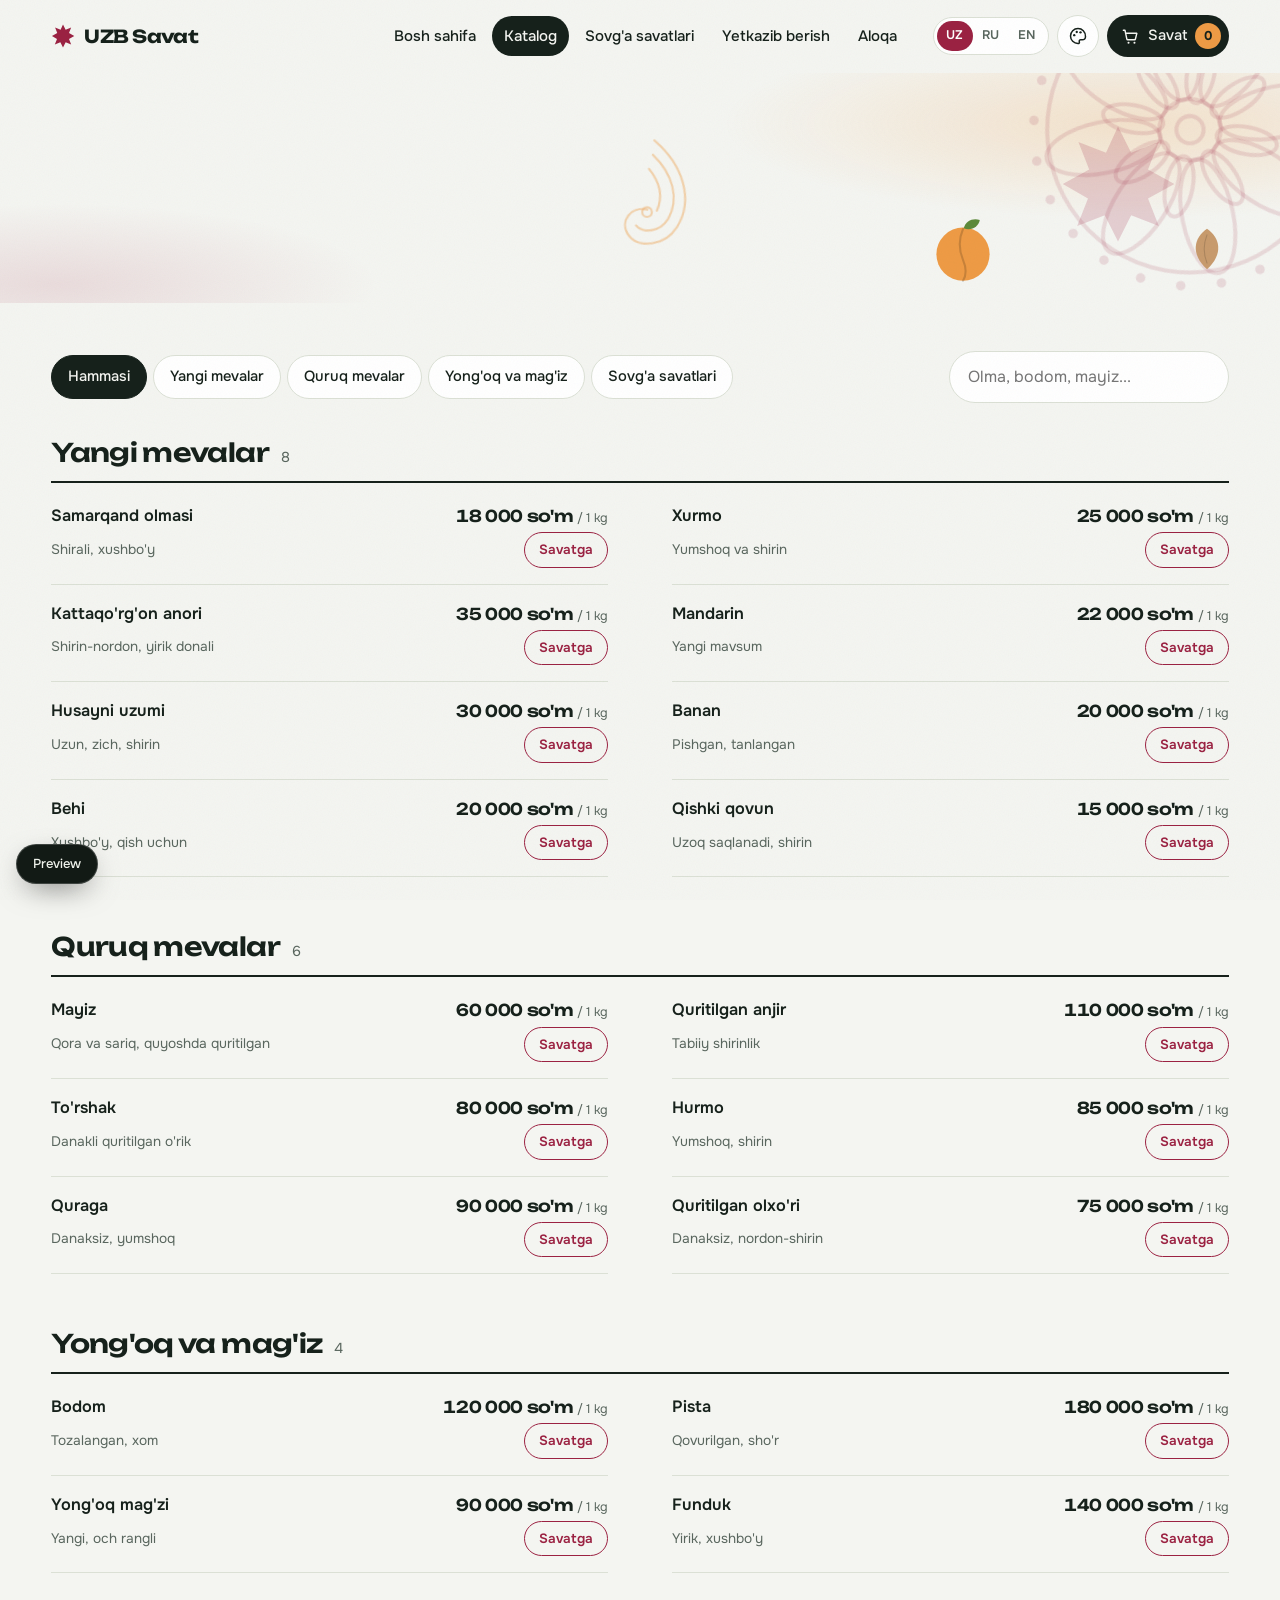
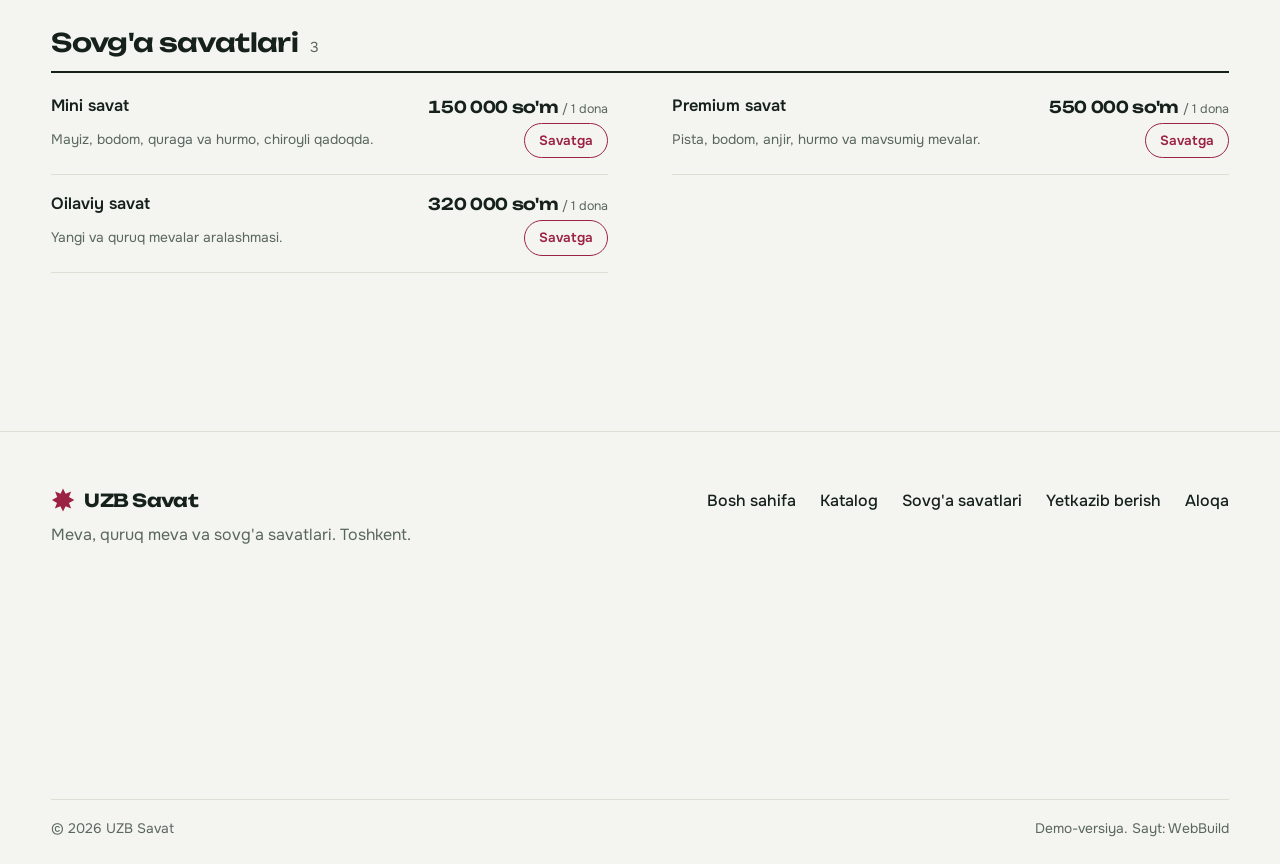
==== commit 80656d7c: "Fix empty photo blocks on scroll (clip-path on inner layer), preview panel, system theme, motion lev" ====
--- a/catalog.html
+++ b/catalog.html
@@ -10,7 +10,7 @@
 <meta property="og:type" content="website">
 <meta name="theme-color" content="#16211b">
 <script>
-(function(){var d=document.documentElement;d.classList.add("js");try{var s=localStorage,th=s.getItem("us_theme");if(!th)th=matchMedia("(prefers-color-scheme: dark)").matches?"dark":"light";d.setAttribute("data-theme",th);d.setAttribute("data-palette",s.getItem("us_pal")||"anor");var l=s.getItem("us_lang");if(l==="ru"||l==="en")d.lang=l;if(!sessionStorage.getItem("us_splash")&&!matchMedia("(prefers-reduced-motion: reduce)").matches)d.classList.add("splash-on")}catch(e){}})();
+(function(){var d=document.documentElement,q=location.search;d.classList.add("js");try{var s=localStorage,th=s.getItem("us_theme");if(!th||th==="system")th=matchMedia("(prefers-color-scheme: dark)").matches?"dark":"light";d.setAttribute("data-theme",th);var pal=s.getItem("us_pal")||"anor";d.setAttribute("data-palette",pal);if(pal==="custom"){var cv=JSON.parse(s.getItem("us_custom_vars")||"{}");for(var k in cv)d.style.setProperty(k,cv[k])}var l=s.getItem("us_lang");if(l==="ru"||l==="en")d.lang=l;var mo=s.getItem("us_motion")||"rich";d.setAttribute("data-motion",mo);var rm=matchMedia("(prefers-reduced-motion: reduce)").matches||mo==="off";if(rm)d.classList.add("nomo");if(!rm&&q.indexOf("frame=1")<0&&!sessionStorage.getItem("us_splash"))d.classList.add("splash-on")}catch(e){}})();
 </script>
 <link rel="preconnect" href="https://fonts.googleapis.com">
 <link rel="preconnect" href="https://fonts.gstatic.com" crossorigin>
@@ -97,6 +97,7 @@
   </div>
 </footer>
 
+<button class="totop" type="button" id="totop" aria-label="Yuqoriga" data-i18n-aria="aria.top"><svg viewBox="0 0 24 24" aria-hidden="true"><path d="M12 19V5M5 12l7-7 7 7" fill="none" stroke="currentColor" stroke-width="2" stroke-linecap="round" stroke-linejoin="round"/></svg></button>
 <div class="overlay" id="overlay" hidden></div>
 <aside class="drawer" id="drawer" aria-hidden="true" aria-labelledby="cartTitle">
   <div class="drawer__head"><h2 id="cartTitle" data-i18n="cart.title">Savat</h2><button class="ibtn" type="button" id="closeCart" aria-label="Yopish" data-i18n-aria="aria.close"><svg><use href="#s-close"/></svg></button></div>
@@ -124,5 +125,6 @@
 <script src="js/art.js"></script>
 <script src="data/products.js"></script>
 <script src="js/app.js"></script>
+<script src="js/preview.js" defer></script>
 </body>
 </html>
--- a/css/style.css
+++ b/css/style.css
@@ -5,8 +5,8 @@
   --a:#9b2242;--a-dk:#ff8fa8;--b:#ee9b45;--leaf:#5d8a3a;
 }
 html[data-palette=anor]{--a:#9b2242;--a-dk:#ff8fa8;--b:#ee9b45}
-html[data-palette=pista]{--a:#4a7624;--a-dk:#a9d86f;--b:#dcb43a}
-html[data-palette=orik]{--a:#c25c16;--a-dk:#ffab66;--b:#2c6e68}
+html[data-palette=pista]{--a:#436b20;--a-dk:#a9d86f;--b:#dcb43a}
+html[data-palette=orik]{--a:#a34a0f;--a-dk:#ffab66;--b:#62b8ad}
 html[data-palette=uzum]{--a:#5a2b88;--a-dk:#c8a2ff;--b:#e26f9c}
 html[data-palette=feruza]{--a:#0b737d;--a-dk:#63d5d7;--b:#ee974a}
 
@@ -99,8 +99,8 @@
 .sw:hover{transform:scale(1.1)}.sw[aria-pressed=true]{border-color:var(--ink)}
 .sw i{display:block;width:100%;height:100%;border-radius:50%}
 .sw--anor i{background:linear-gradient(135deg,#9b2242 55%,#ee9b45 55%)}
-.sw--pista i{background:linear-gradient(135deg,#4a7624 55%,#dcb43a 55%)}
-.sw--orik i{background:linear-gradient(135deg,#c25c16 55%,#2c6e68 55%)}
+.sw--pista i{background:linear-gradient(135deg,#436b20 55%,#dcb43a 55%)}
+.sw--orik i{background:linear-gradient(135deg,#a34a0f 55%,#62b8ad 55%)}
 .sw--uzum i{background:linear-gradient(135deg,#5a2b88 55%,#e26f9c 55%)}
 .sw--feruza i{background:linear-gradient(135deg,#0b737d 55%,#ee974a 55%)}
 
@@ -297,11 +297,12 @@
 .splash{display:none}
 .splash-on body{overflow:hidden}
 .splash-on .splash{display:block;position:fixed;inset:0;z-index:100;pointer-events:none}
-.splash__l{position:absolute;inset:0;transition:transform 1s var(--ease-io)}
+.splash__l{position:absolute;inset:0;transition:transform .8s var(--ease-io)}
+.splash-go .splash{pointer-events:none!important}
 .splash__l1{background:var(--b)}
 .splash__l2{background:var(--deep);color:var(--on-deep);display:grid;place-items:center;overflow:hidden}
 .splash-go .splash__l2{transform:translateY(-100%)}
-.splash-go .splash__l1{transform:translateY(-100%);transition-delay:.16s}
+.splash-go .splash__l1{transform:translateY(-100%);transition-delay:.12s}
 .splash-go .splash__in,.splash-go .splash__burst{opacity:0;transform:scale(.92);transition:opacity .35s,transform .5s var(--ease)}
 .splash__in{position:relative;display:grid;justify-items:center;gap:20px;z-index:2}
 .splash__star{width:96px;height:96px;color:var(--b);animation:spin 1.8s var(--ease) both}
@@ -338,9 +339,11 @@
 .js .steps li[data-dir=up]:not(.in){transform:translateX(30px)}
 
 /* ========== Photo slots with illustrations ========== */
-.ph{position:relative;overflow:hidden;margin:0;background:var(--soft);isolation:isolate;transform:translateZ(0);transition:clip-path 1.2s var(--ease)}
-.js .ph:not(.in){clip-path:inset(100% 0 0 0)}
-.js .ph[data-dir=up]:not(.in){clip-path:inset(0 0 100% 0)}
+.ph{position:relative;overflow:hidden;margin:0;background:transparent;isolation:isolate;transform:translateZ(0)}
+/* clip-path ichki qatlamda: kuzatiladigan .ph hech qachon to'liq kesilmaydi (aks holda IntersectionObserver uni ko'rmaydi) */
+.ph>.ph__empty,.ph>img{transition:clip-path 1.2s var(--ease),opacity .7s}
+.js .ph:not(.in)>.ph__empty,.js .ph:not(.in)>img{clip-path:inset(100% 0 0 0)}
+.js .ph[data-dir=up]:not(.in)>.ph__empty,.js .ph[data-dir=up]:not(.in)>img{clip-path:inset(0 0 100% 0)}
 .ph--arch{border-radius:999px 999px var(--r) var(--r)}
 .ph--round{border-radius:var(--r)}
 .ph--circle{border-radius:50%;aspect-ratio:1}
@@ -352,7 +355,7 @@
 .js .ph:not(.in) .fr{transform:translate(-50%,-50%) rotate(calc(var(--r) - 40deg)) scale(0);transition-delay:0s}
 .fr svg{width:100%;height:100%;filter:drop-shadow(0 8px 10px rgba(40,20,10,.18));animation:drift var(--f,6s) ease-in-out infinite;animation-delay:calc(var(--d)*-3)}
 .cat:hover .fr{transform:translate(-50%,-50%) rotate(calc(var(--r) + 14deg)) scale(1.1);transition-delay:0s}
-.ph img{position:absolute;inset:0;width:100%;height:100%;object-fit:cover;opacity:0;transition:opacity .7s,transform .8s var(--ease)}
+.ph img{position:absolute;inset:0;width:100%;height:100%;object-fit:cover;opacity:0;border-radius:inherit}
 .ph.has img{opacity:1}.ph.has .ph__empty{display:none}
 @keyframes turn{to{transform:rotate(360deg)}}
 
@@ -404,6 +407,38 @@
 @keyframes vt-out{to{opacity:0;transform:translateY(-30px) scale(.985)}}
 @keyframes vt-in{from{opacity:0;transform:translateY(50px)}}
 
+
+/* ========== Scroll-up choreography, header, to-top ========== */
+.header{transition:transform .45s var(--ease),border-color .3s,background-color .5s,box-shadow .3s}
+.header.hide{transform:translateY(-100%)}
+html[data-dir=up] .header.scrolled{background:color-mix(in srgb,var(--bg) 70%,transparent);backdrop-filter:blur(18px) saturate(1.4);-webkit-backdrop-filter:blur(18px) saturate(1.4);box-shadow:0 10px 30px -20px rgba(0,0,0,.4)}
+.reveal.in[data-dir=up]{transition-timing-function:ease,cubic-bezier(.34,1.56,.64,1)}
+.js .cat.reveal[data-dir=up]:not(.in){transform:perspective(900px) translate3d(0,-70px,0) rotate(-8deg);transform-origin:0 0}
+.js .cat.reveal[data-dir=up]:nth-child(even):not(.in){transform:perspective(900px) translate3d(0,-70px,0) rotate(8deg);transform-origin:100% 0}
+.js .gift.reveal[data-dir=up]:not(.in){transform:translate3d(0,-60px,0) rotate(-5deg) scale(.94)}
+.totop{position:fixed;right:20px;bottom:20px;z-index:38;width:52px;height:52px;border-radius:50%;border:0;background:var(--accent);color:var(--on-a);display:grid;place-items:center;cursor:pointer;box-shadow:0 14px 30px -12px color-mix(in srgb,var(--accent) 70%,transparent);opacity:0;scale:.5;pointer-events:none;transition:opacity .35s,scale .5s cubic-bezier(.34,1.56,.64,1),transform .3s var(--ease)}
+.totop svg{width:22px;height:22px}
+.totop.show{opacity:1;scale:1;pointer-events:auto}
+
+/* ========== Background life: blobs, grain, spotlight, ripple ========== */
+.hero::before,.section--tint::before,.phead::before{content:"";position:absolute;inset:-20% -10%;z-index:0;pointer-events:none;background:
+  radial-gradient(38% 42% at 82% 30%,color-mix(in srgb,var(--b) 22%,transparent),transparent 70%),
+  radial-gradient(30% 36% at 12% 80%,color-mix(in srgb,var(--accent) 12%,transparent),transparent 70%);animation:breathe 26s ease-in-out infinite alternate}
+.section--tint::before{background:radial-gradient(34% 40% at 10% 20%,color-mix(in srgb,var(--b) 20%,transparent),transparent 70%),radial-gradient(30% 34% at 90% 90%,color-mix(in srgb,var(--accent) 12%,transparent),transparent 70%)}
+html[data-theme=dark] .hero::before,html[data-theme=dark] .phead::before{opacity:.8}
+@keyframes breathe{to{transform:translate3d(3%,-4%,0) scale(1.08)}}
+body::after{content:"";position:fixed;inset:0;z-index:44;pointer-events:none;opacity:.045;mix-blend-mode:multiply;background-image:url("data:image/svg+xml,%3Csvg xmlns='http://www.w3.org/2000/svg' width='160' height='160'%3E%3Cfilter id='n'%3E%3CfeTurbulence type='fractalNoise' baseFrequency='.85' numOctaves='2' stitchTiles='stitch'/%3E%3C/filter%3E%3Crect width='100%25' height='100%25' filter='url(%23n)'/%3E%3C/svg%3E")}
+html[data-theme=dark] body::after{mix-blend-mode:screen;opacity:.035}
+.spot{--mx:50%;--my:50%}
+.spot::after{content:"";position:absolute;inset:0;z-index:0;pointer-events:none;background:radial-gradient(420px circle at var(--mx) var(--my),color-mix(in srgb,var(--b) 14%,transparent),transparent 65%);opacity:0;transition:opacity .4s}
+.spot:hover::after{opacity:1}
+.cta.spot::after{background:radial-gradient(380px circle at var(--mx) var(--my),rgba(255,255,255,.16),transparent 65%)}
+.btn,.add,.tab,.cart-btn{position:relative;overflow:hidden}
+.ripple{position:absolute;border-radius:50%;background:currentColor;opacity:.25;transform:scale(0);animation:rip .6s var(--ease) forwards;pointer-events:none}
+@keyframes rip{to{transform:scale(1);opacity:0}}
+html[data-motion=subtle] .emb svg,html[data-motion=subtle] .art__bg,html[data-motion=subtle] .splash__burst{animation:none}
+@media (max-width:600px){.e-c2,.e-s1,.e-ph2{display:none}.hero::before,.section--tint::before,.phead::before{animation:none}body::after{display:none}}
+
 /* ========== Responsive ========== */
 @media (max-width:1100px){
   .burger{display:grid}
@@ -431,7 +466,7 @@
   .rows{columns:1}
 }
 @media (max-width:600px){
-  .ribbons{height:110px}.e-h1,.e-t1,.e-d1{width:300px;height:300px}.e-c1,.e-s2,.e-ph1{width:200px;height:200px}
+  .ribbons{height:150px}.rib--a{top:36%;transform:translateY(-50%) rotate(-5deg)}.rib--b{top:66%;transform:translateY(-50%) rotate(4deg)}.e-h1,.e-t1,.e-d1{width:300px;height:300px}.e-c1,.e-s2,.e-ph1{width:200px;height:200px}
   .lang--head,.cart-btn__t{display:none}
   .hero__cta .btn{flex:1 1 100%}
   .facts{display:grid;grid-template-columns:repeat(3,auto);justify-content:start;gap:16px}
@@ -451,11 +486,20 @@
   .cta{flex-direction:column;align-items:flex-start}
   .phead__s2,.phead__s3{display:none}
 }
-@media (prefers-reduced-motion:reduce){
-  *,*::before,*::after{animation:none!important;transition:none!important;scroll-behavior:auto!important}
-  .js .reveal{opacity:1;transform:none}
-  .w>i,.words[data-dir=up] .w>i{transform:none!important}
-  .splash{display:none!important}
-  .js .ph:not(.in){clip-path:none}.js .ph:not(.in) .fr{transform:translate(-50%,-50%) rotate(var(--r))}.js .ph:not(.in) .art{transform:none}
-  .js .stage .shape,.js .badge{scale:1;rotate:0deg}.js .steps li:not(.in){opacity:1;transform:none}
-}
+/* Motion off / reduced (html.nomo) */
+.nomo *,.nomo *::before,.nomo *::after{animation:none!important;transition:none!important;scroll-behavior:auto!important}
+.nomo .reveal{opacity:1!important;transform:none!important}
+.nomo .w>i{transform:none!important}
+.nomo .splash{display:none!important}
+.nomo .ph>*{clip-path:none!important}.nomo .fr{transform:translate(-50%,-50%) rotate(var(--r))!important}.nomo .art{transform:none!important}
+.nomo .stage .shape,.nomo .badge{scale:1!important;rotate:0deg!important}.nomo .steps li{opacity:1!important;transform:none!important}
+.nomo .footer__big span{transform:none!important}
+.cta>*{position:relative;z-index:1}.cta>.cta__star{position:absolute;z-index:0}
+
+/* touch: tap targets >= 44px, readable captions */
+@media (pointer:coarse),(max-width:600px){
+  .ibtn{width:44px;height:44px}.cart-btn{height:44px}
+  .add{min-height:44px;padding:8px 16px}.tab{min-height:44px}.qty button{width:44px;height:44px}
+  .footer__nav a,.clist a,.logo,.link{display:inline-flex;align-items:center;min-height:44px}
+  .facts dd,.row__d,.cat__t small,.gift__tag,.row__p small,.ci small{font-size:14px}
+}
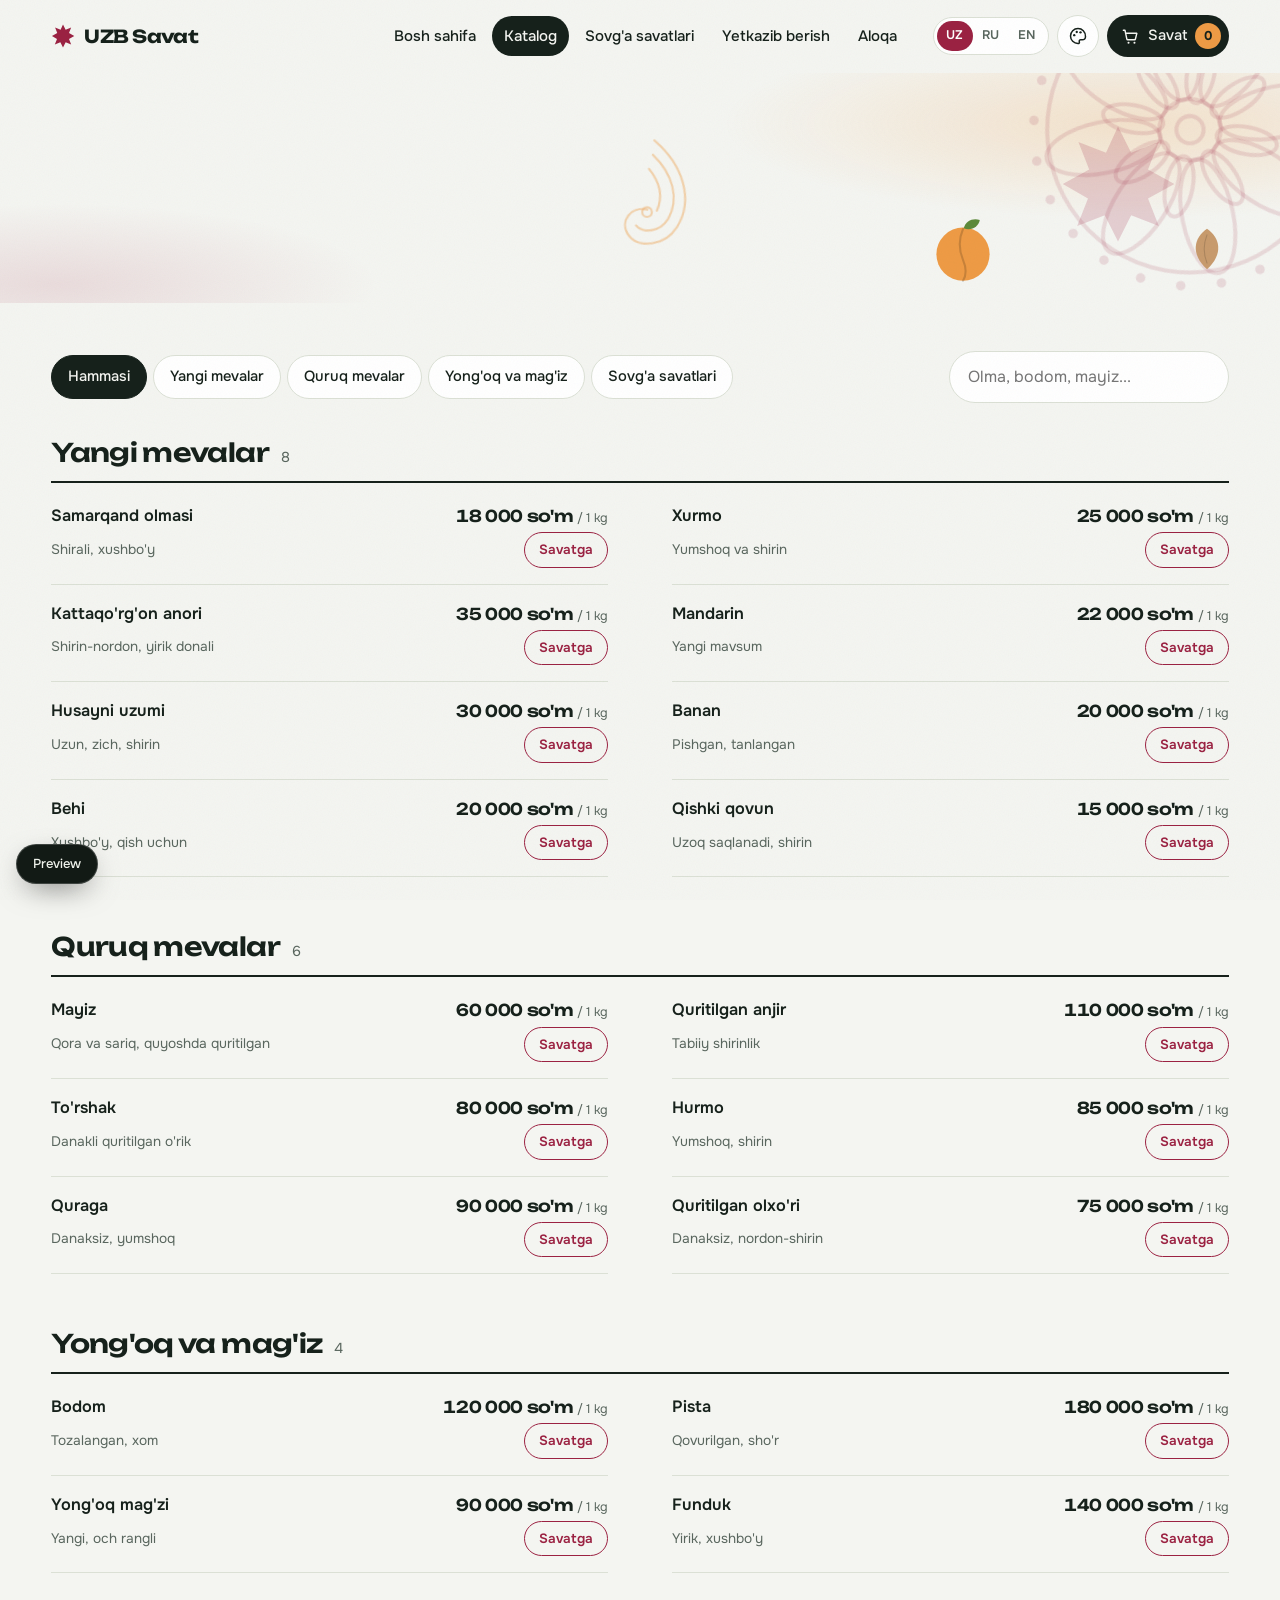
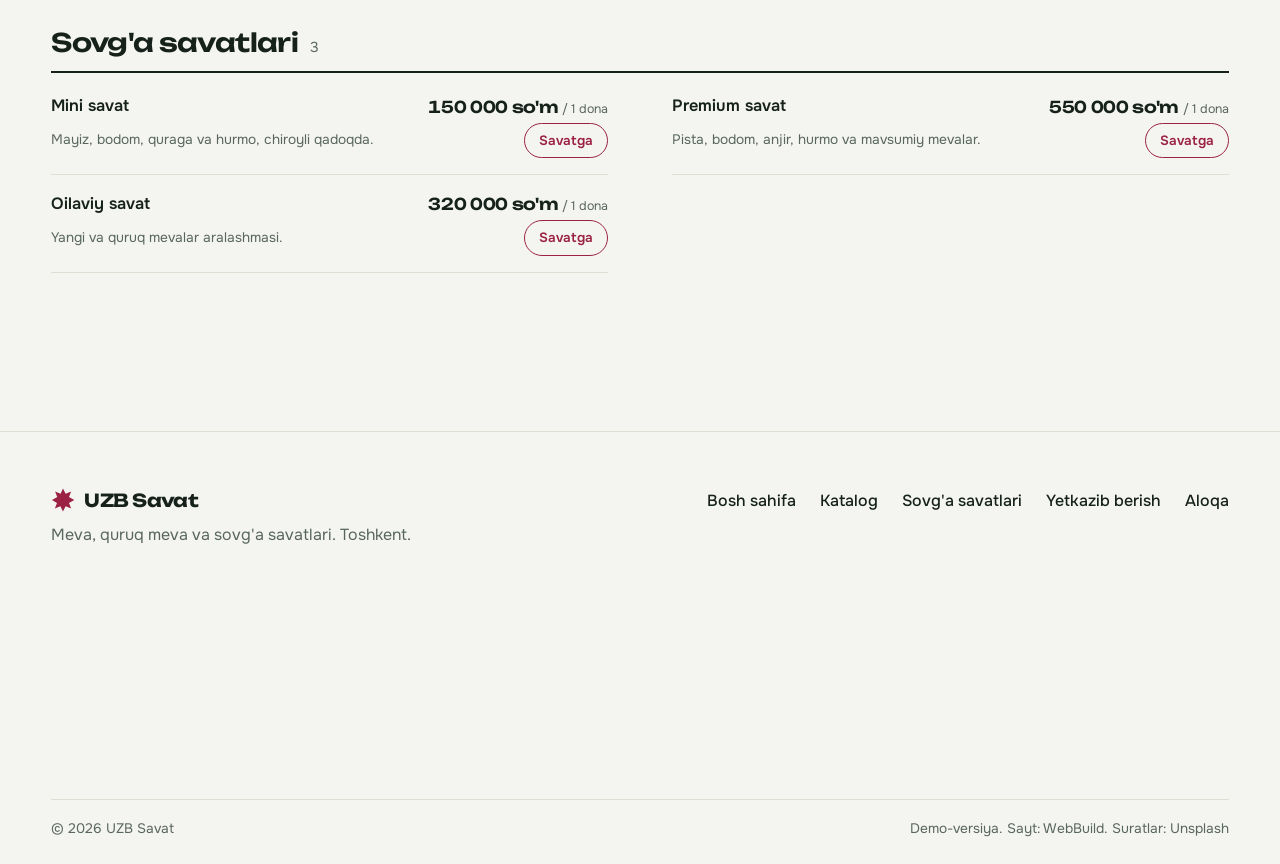
==== commit a87324e2: "Photos: Unsplash fallbacks (free commercial license) behind own images/, illustrations as last fallb" ====
--- a/catalog.html
+++ b/catalog.html
@@ -93,7 +93,7 @@
       <nav class="footer__nav"><a href="index.html" data-i18n="nav.home">Bosh sahifa</a><a href="catalog.html" data-i18n="nav.catalog">Katalog</a><a href="gifts.html" data-i18n="nav.gifts">Sovg'a savatlari</a><a href="delivery.html" data-i18n="nav.delivery">Yetkazib berish</a><a href="contact.html" data-i18n="nav.contact">Aloqa</a></nav>
     </div>
     <div class="footer__big" id="bigword" aria-hidden="true"><span style="--i:0">U</span><span style="--i:1">Z</span><span style="--i:2">B</span><span class="sp"></span><span style="--i:4">S</span><span style="--i:5">a</span><span style="--i:6">v</span><span style="--i:7">a</span><span style="--i:8">t</span></div>
-    <div class="footer__bottom"><span>&copy; <span id="year">2026</span> UZB Savat</span><span data-i18n="foot.demo">Demo-versiya. Sayt: WebBuild</span></div>
+    <div class="footer__bottom"><span>&copy; <span id="year">2026</span> UZB Savat</span><span data-i18n="foot.demo">Demo-versiya. Sayt: WebBuild. Suratlar: Unsplash</span></div>
   </div>
 </footer>
 
--- a/css/style.css
+++ b/css/style.css
@@ -503,3 +503,6 @@
   .footer__nav a,.clist a,.logo,.link{display:inline-flex;align-items:center;min-height:44px}
   .facts dd,.row__d,.cat__t small,.gift__tag,.row__p small,.ci small{font-size:14px}
 }
+.ph.has::after{content:"";position:absolute;inset:0;border-radius:inherit;pointer-events:none;background:linear-gradient(180deg,transparent 55%,rgba(10,14,12,.18));box-shadow:inset 0 0 0 1px rgba(0,0,0,.05)}
+.cat:hover .ph.has img{transform:scale(1.05)}
+.ph img{transition:clip-path 1.2s var(--ease),opacity .7s,transform 1s var(--ease)}
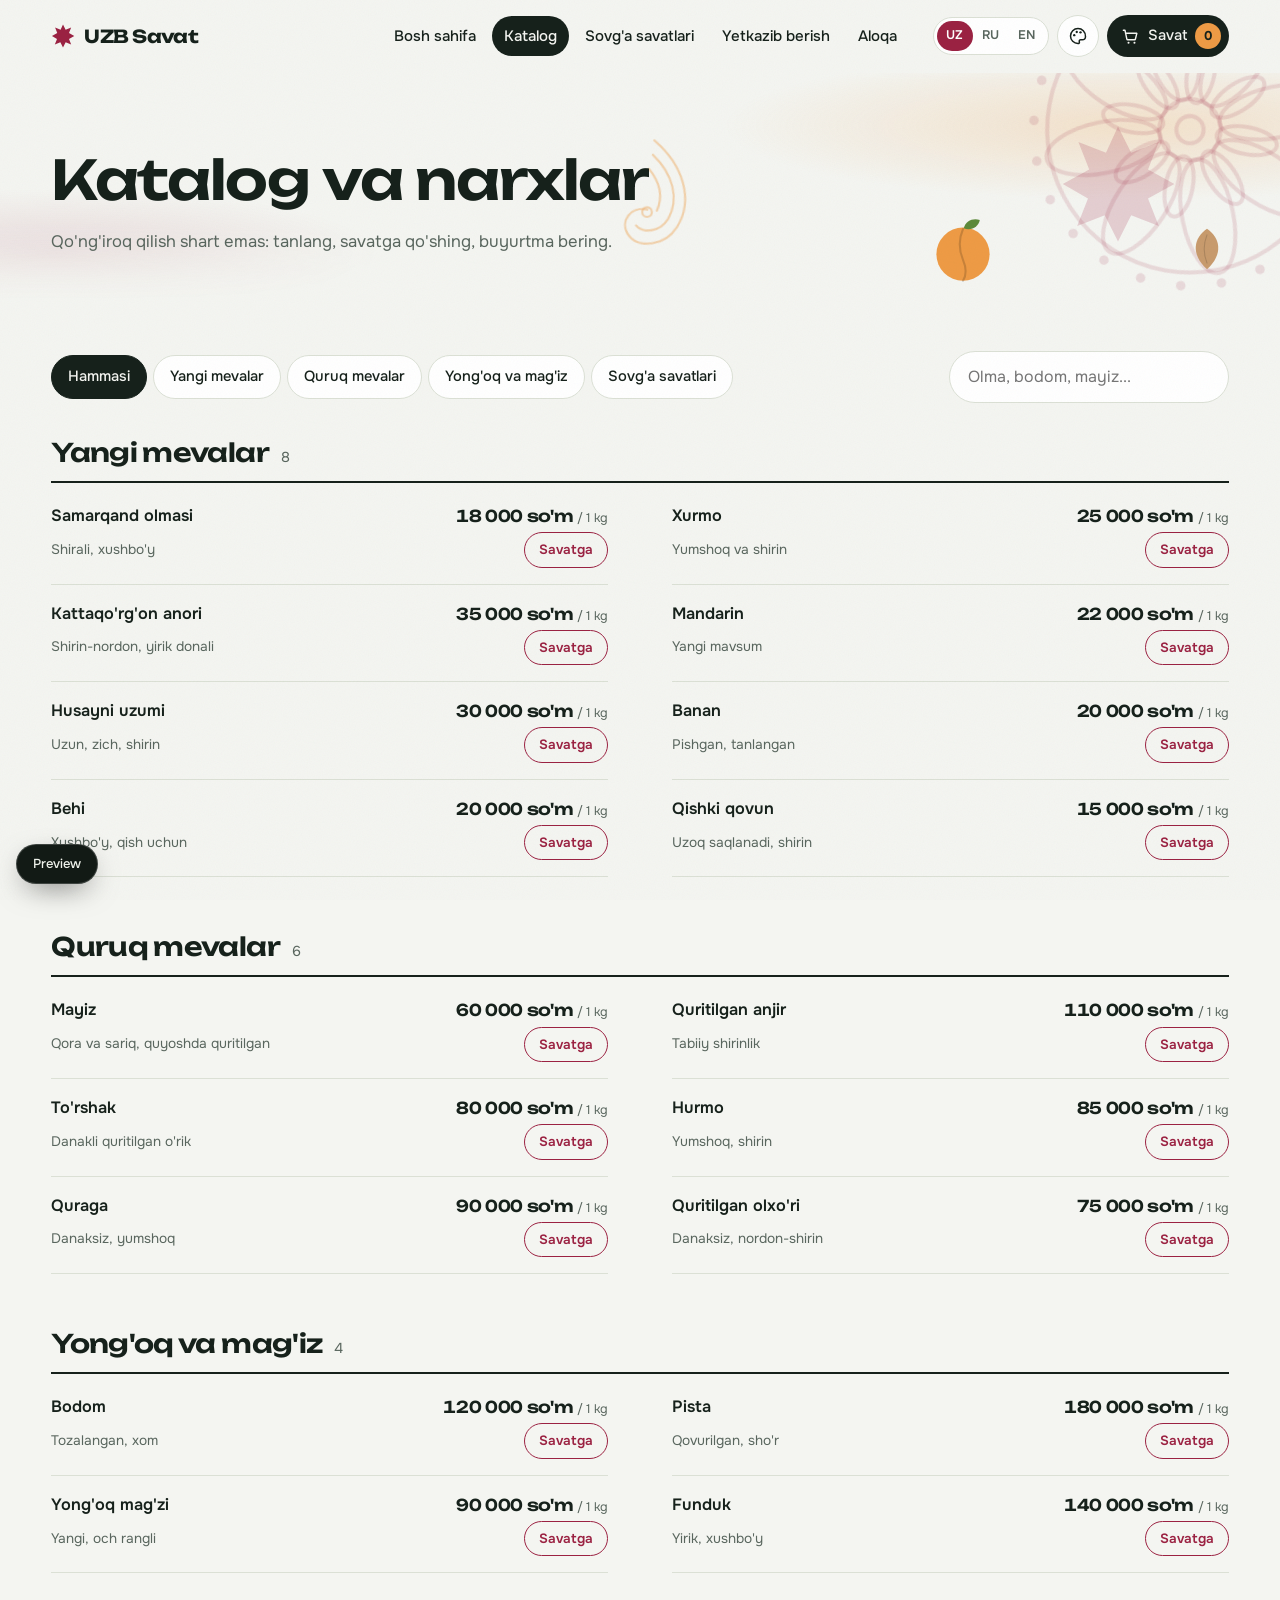
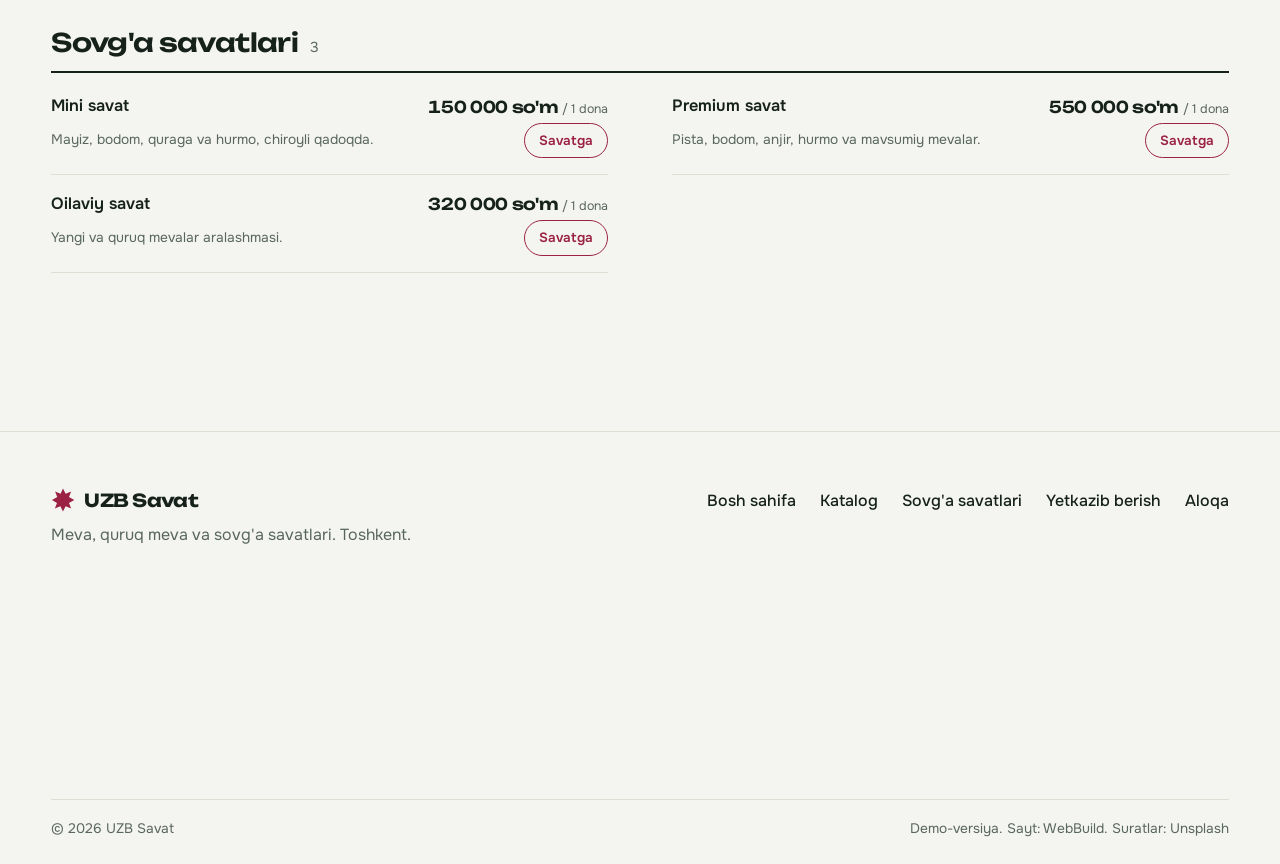
==== commit b3645c8f: "Cache-busting version hashes on CSS/JS so fixes show up right after deploy Co-Authored-By: Claude Op" ====
--- a/catalog.html
+++ b/catalog.html
@@ -15,7 +15,7 @@
 <link rel="preconnect" href="https://fonts.googleapis.com">
 <link rel="preconnect" href="https://fonts.gstatic.com" crossorigin>
 <link href="https://fonts.googleapis.com/css2?family=Onest:wght@400;500;600&family=Unbounded:wght@500;600;700&display=swap" rel="stylesheet">
-<link rel="stylesheet" href="css/style.css">
+<link rel="stylesheet" href="css/style.css?v=c34855a8">
 
 </head>
 <body data-page="catalog">
@@ -120,11 +120,11 @@
   </div>
 </aside>
 
-<script src="js/config.js"></script>
-<script src="js/i18n.js"></script>
-<script src="js/art.js"></script>
-<script src="data/products.js"></script>
-<script src="js/app.js"></script>
-<script src="js/preview.js" defer></script>
+<script src="js/config.js?v=4ee53483"></script>
+<script src="js/i18n.js?v=ecd31be2"></script>
+<script src="js/art.js?v=47bbf17f"></script>
+<script src="data/products.js?v=45fad083"></script>
+<script src="js/app.js?v=0d0b4973"></script>
+<script src="js/preview.js?v=${V("js/preview.js")}" defer></script>
 </body>
 </html>
--- a/css/style.css
+++ b/css/style.css
@@ -506,3 +506,18 @@
 .ph.has::after{content:"";position:absolute;inset:0;border-radius:inherit;pointer-events:none;background:linear-gradient(180deg,transparent 55%,rgba(10,14,12,.18));box-shadow:inset 0 0 0 1px rgba(0,0,0,.05)}
 .cat:hover .ph.has img{transform:scale(1.05)}
 .ph img{transition:clip-path 1.2s var(--ease),opacity .7s,transform 1s var(--ease)}
+
+/* glow/blob fade out at section edges instead of hard cut */
+.hero::before,.phead::before,.section--tint::before{-webkit-mask-image:linear-gradient(180deg,transparent 0,#000 12%,#000 70%,transparent 100%);mask-image:linear-gradient(180deg,transparent 0,#000 12%,#000 70%,transparent 100%)}
+.spot::after{-webkit-mask-image:linear-gradient(180deg,transparent 0,#000 15%,#000 75%,transparent 100%);mask-image:linear-gradient(180deg,transparent 0,#000 15%,#000 75%,transparent 100%);transition:opacity .8s var(--ease)}
+.hero{padding-bottom:clamp(20px,3vw,40px)}
+.scrollhint{margin:0 auto 22px}
+
+/* smooth theme / palette switch: circular reveal from the clicked control */
+html.vt-theme::view-transition-old(root){animation:none;z-index:0}
+html.vt-theme::view-transition-new(root){animation:themeReveal .75s var(--ease-io) both;z-index:1}
+@keyframes themeReveal{from{clip-path:circle(0 at var(--vx,50%) var(--vy,50%))}to{clip-path:circle(var(--vr,150vmax) at var(--vx,50%) var(--vy,50%))}}
+/* fallback without View Transitions: colour cross-fade */
+html.tint-fade body,html.tint-fade .header,html.tint-fade .section,html.tint-fade .btn,html.tint-fade .cta,html.tint-fade .rib,html.tint-fade .emb,html.tint-fade .badge,html.tint-fade .tab,html.tint-fade .add{transition:background-color .6s var(--ease),color .6s var(--ease),border-color .6s var(--ease)!important}
+.hero::before,.phead::before,.section--tint::before{inset:-10% -10% 0 -10%}
+.e-h2{bottom:40px;left:-20px}
